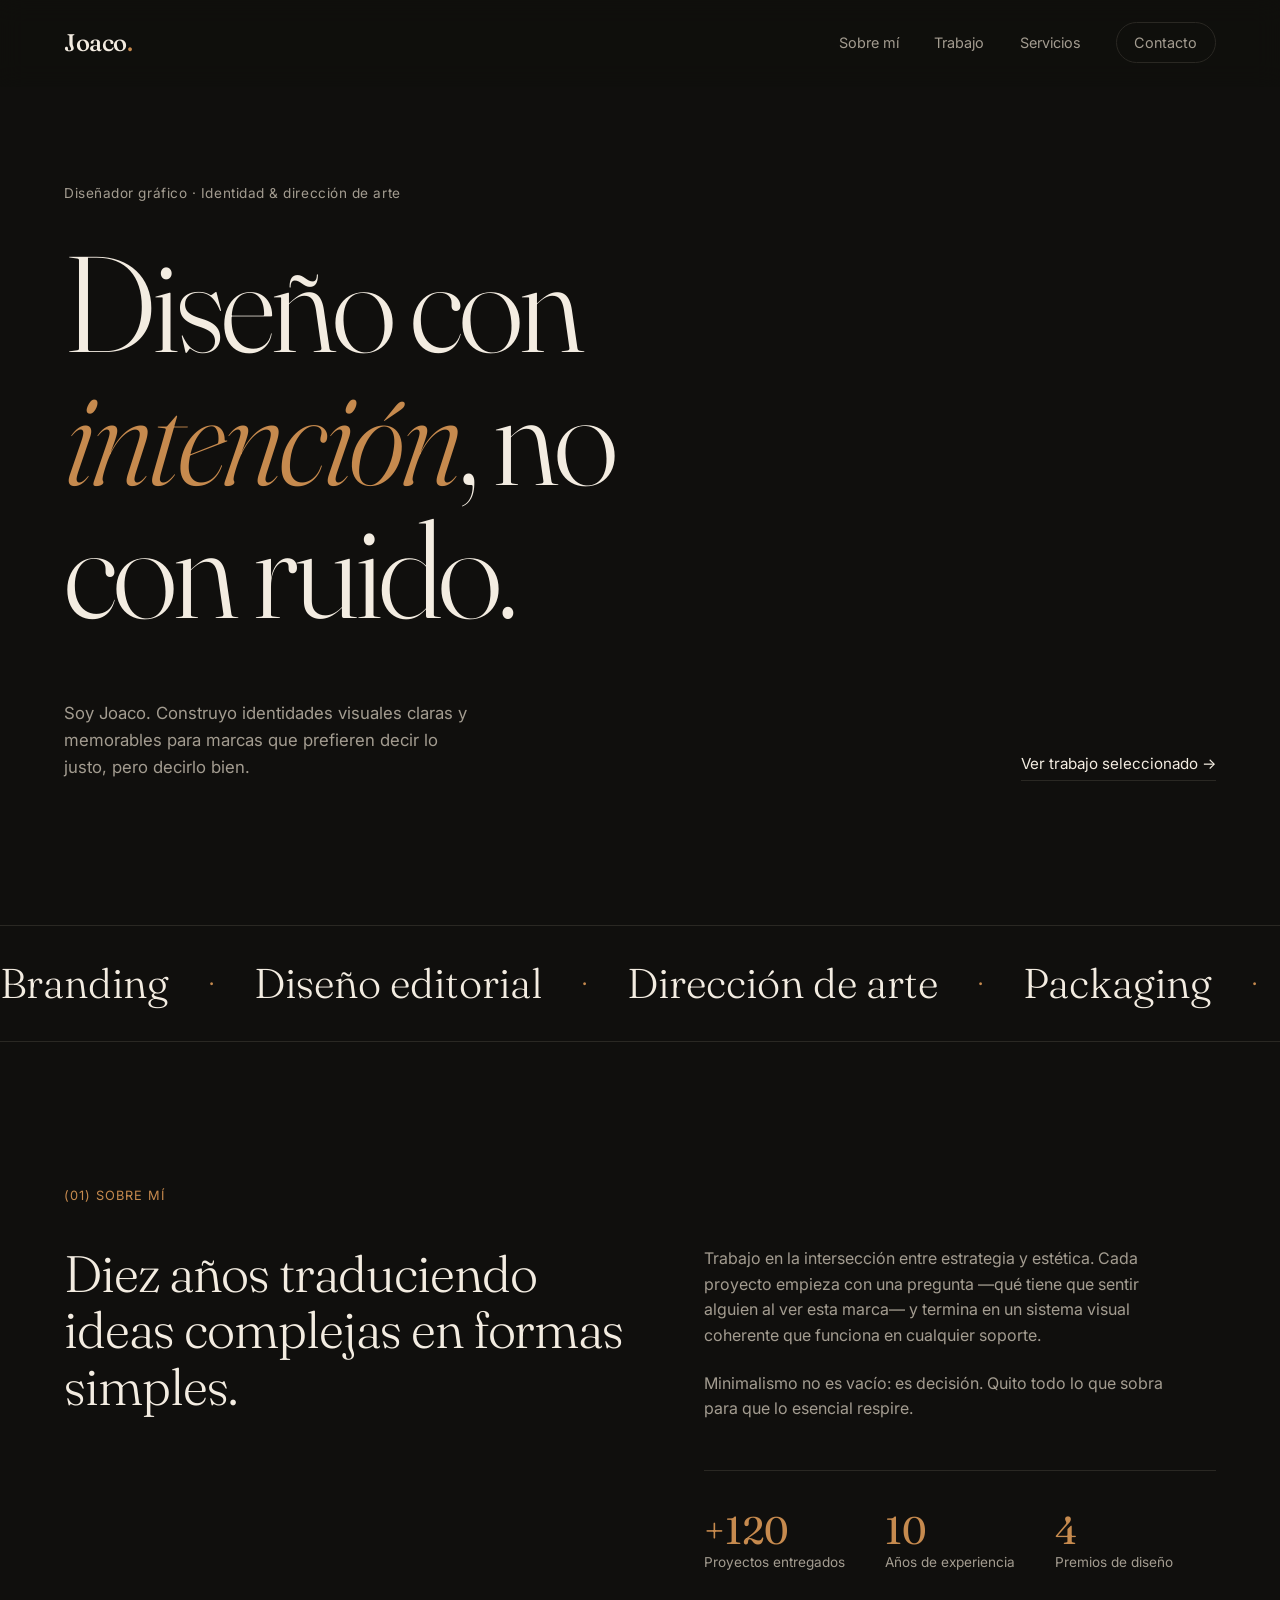
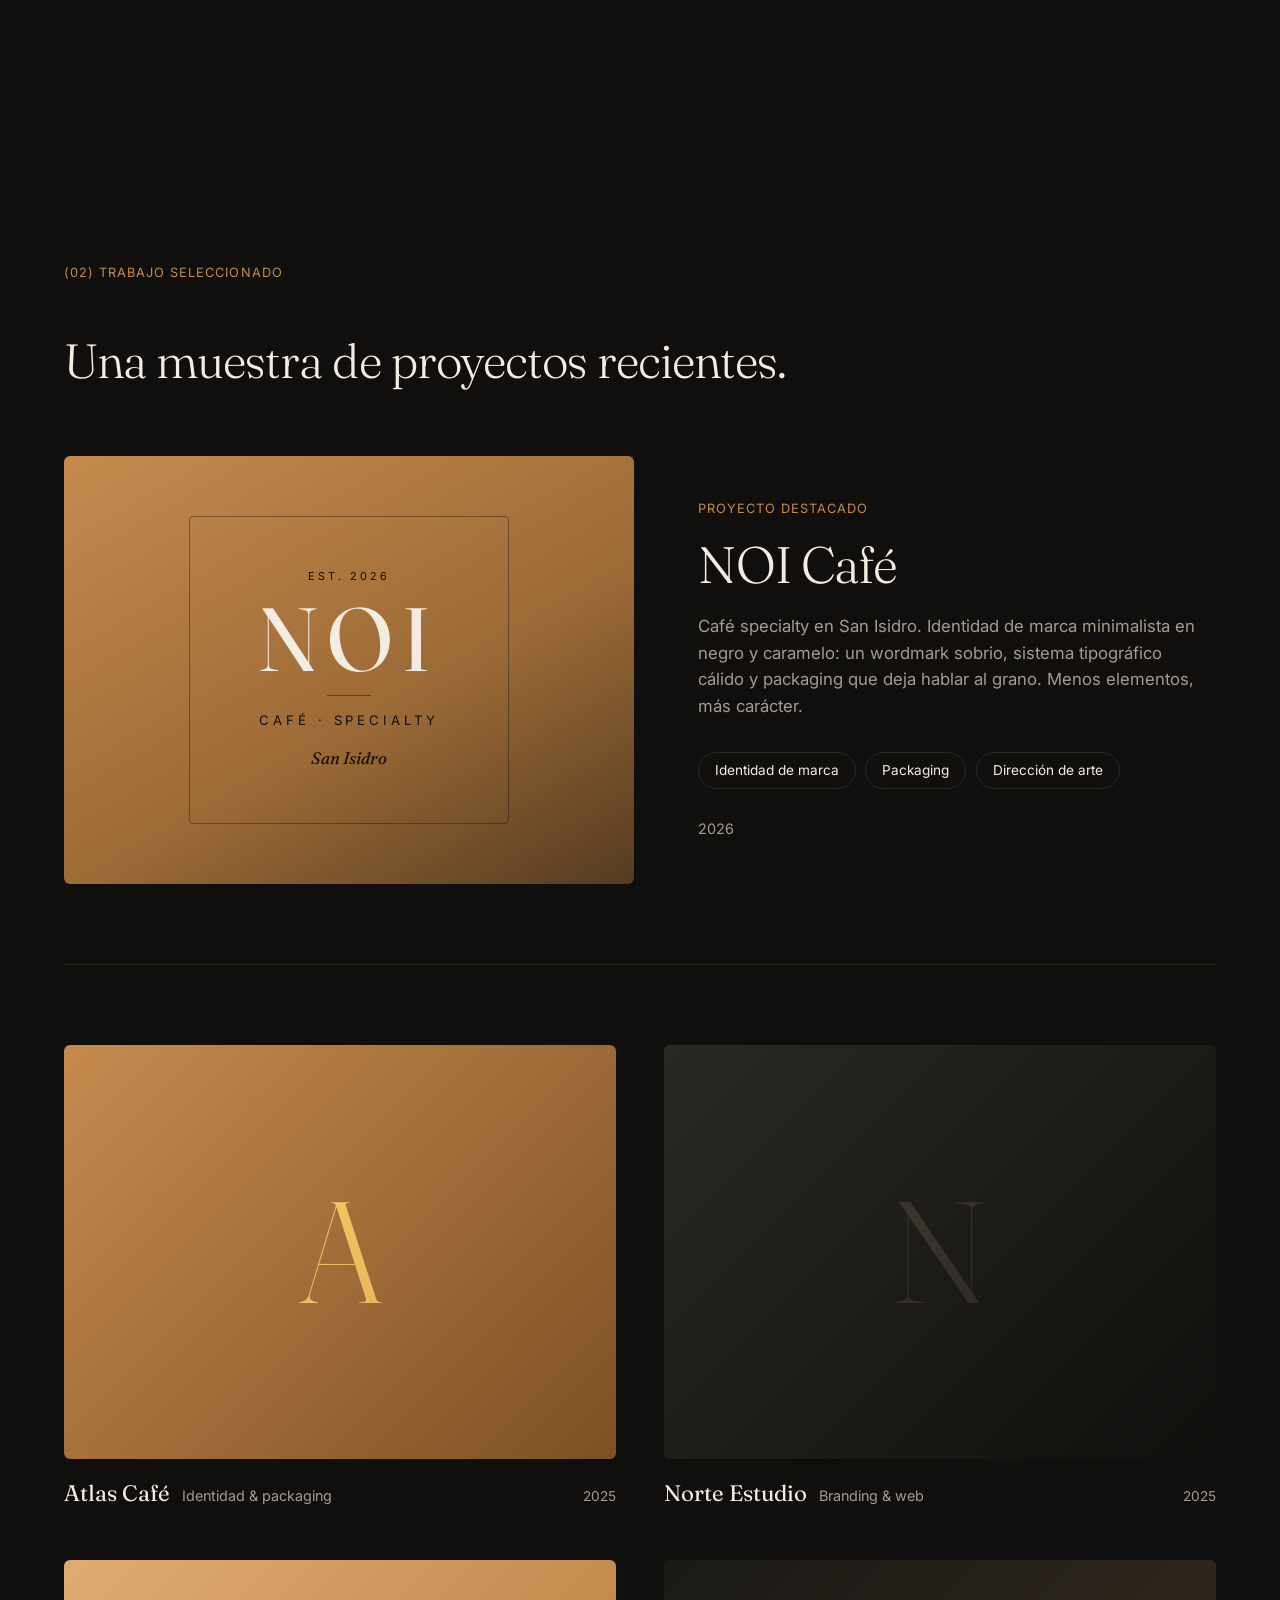
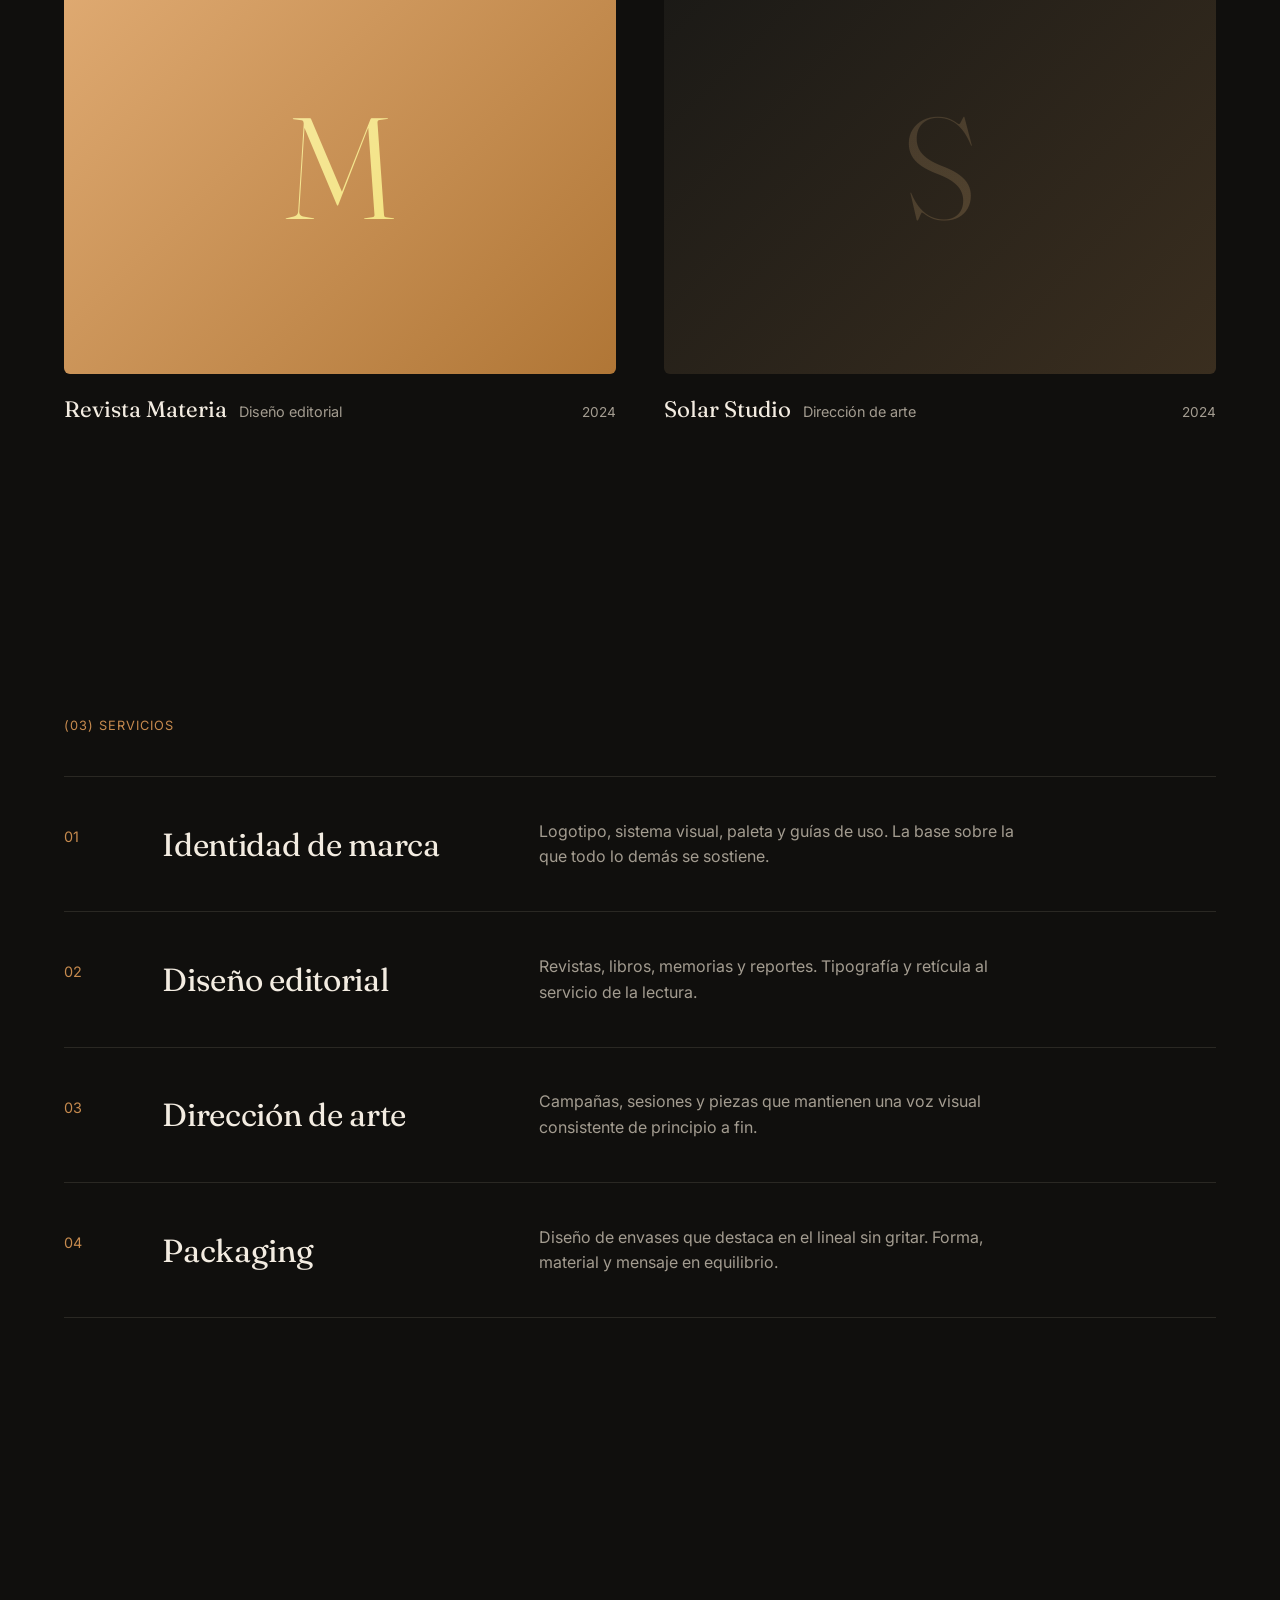
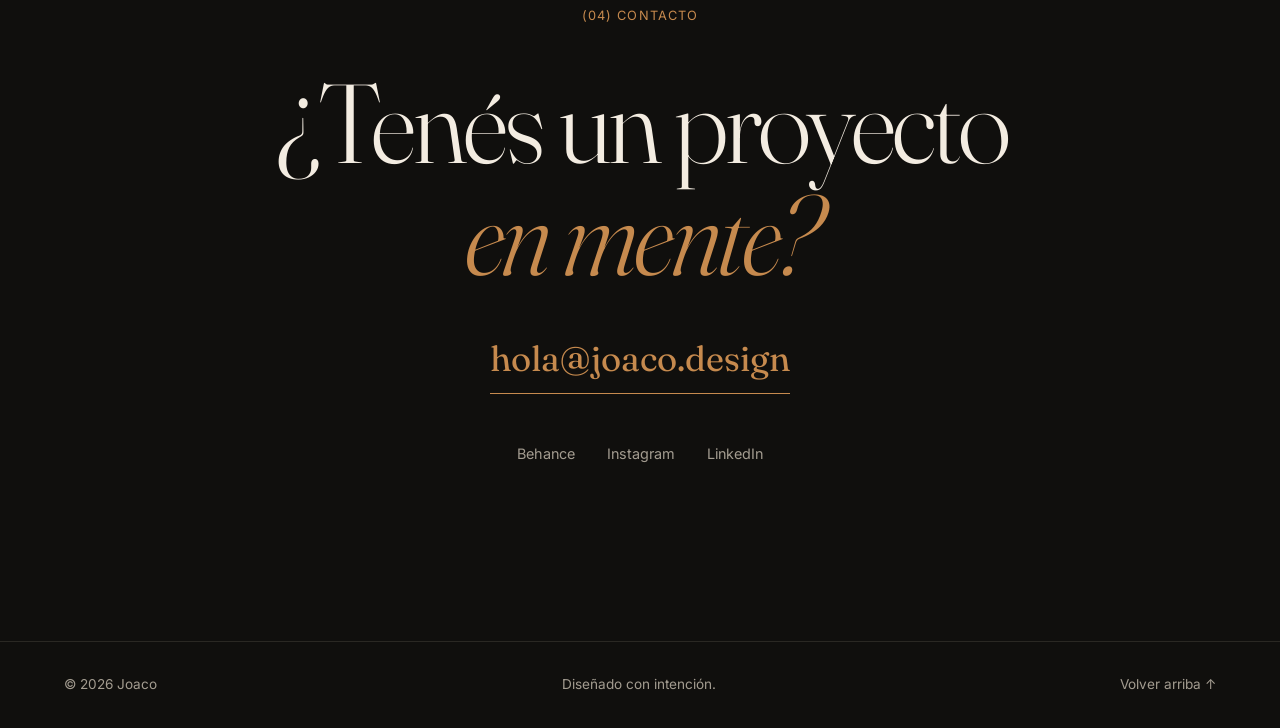
==== index.html @ da3d96d9 "Add minimalist black & caramel portfolio site for Joaco Static HTML/CSS/JS portfolio with editorial " ====
<!DOCTYPE html>
<html lang="es">
<head>
  <meta charset="UTF-8" />
  <meta name="viewport" content="width=device-width, initial-scale=1.0" />
  <title>Joaco · Diseñador Gráfico</title>
  <meta name="description" content="Portfolio de Joaco, diseñador gráfico. Identidad visual, dirección de arte y diseño editorial con un enfoque minimalista." />

  <link rel="preconnect" href="https://fonts.googleapis.com" />
  <link rel="preconnect" href="https://fonts.gstatic.com" crossorigin />
  <link href="https://fonts.googleapis.com/css2?family=Fraunces:opsz,wght@9..144,300;9..144,400;9..144,500&family=Inter:wght@300;400;500;600&display=swap" rel="stylesheet" />

  <link rel="stylesheet" href="styles.css" />
</head>
<body>
  <!-- ===== Header / Nav ===== -->
  <header class="site-header" id="top">
    <a href="#top" class="brand" aria-label="Joaco, inicio">
      Joaco<span class="brand-dot">.</span>
    </a>

    <nav class="nav" aria-label="Navegación principal">
      <a href="#sobre">Sobre mí</a>
      <a href="#trabajo">Trabajo</a>
      <a href="#servicios">Servicios</a>
      <a href="#contacto" class="nav-cta">Contacto</a>
    </nav>

    <button class="nav-toggle" aria-label="Abrir menú" aria-expanded="false" aria-controls="mobile-menu">
      <span></span><span></span>
    </button>
  </header>

  <!-- ===== Mobile menu ===== -->
  <div class="mobile-menu" id="mobile-menu" hidden>
    <a href="#sobre">Sobre mí</a>
    <a href="#trabajo">Trabajo</a>
    <a href="#servicios">Servicios</a>
    <a href="#contacto">Contacto</a>
  </div>

  <main>
    <!-- ===== Hero ===== -->
    <section class="hero">
      <p class="eyebrow reveal">Diseñador gráfico · Identidad &amp; dirección de arte</p>
      <h1 class="hero-title">
        <span class="reveal">Diseño con</span>
        <span class="reveal"><em>intención</em>, no</span>
        <span class="reveal">con ruido.</span>
      </h1>
      <div class="hero-foot reveal">
        <p>
          Soy Joaco. Construyo identidades visuales claras y memorables
          para marcas que prefieren decir lo justo, pero decirlo bien.
        </p>
        <a href="#trabajo" class="link-arrow">Ver trabajo seleccionado →</a>
      </div>
    </section>

    <!-- ===== Marquee ===== -->
    <div class="marquee" aria-hidden="true">
      <div class="marquee-track">
        <span>Branding</span><span>•</span>
        <span>Diseño editorial</span><span>•</span>
        <span>Dirección de arte</span><span>•</span>
        <span>Packaging</span><span>•</span>
        <span>Tipografía</span><span>•</span>
        <span>Identidad visual</span><span>•</span>
        <span>Branding</span><span>•</span>
        <span>Diseño editorial</span><span>•</span>
        <span>Dirección de arte</span><span>•</span>
        <span>Packaging</span><span>•</span>
        <span>Tipografía</span><span>•</span>
        <span>Identidad visual</span><span>•</span>
      </div>
    </div>

    <!-- ===== Sobre mí ===== -->
    <section class="about" id="sobre">
      <p class="section-label reveal">(01) Sobre mí</p>
      <div class="about-grid">
        <h2 class="reveal">
          Diez años traduciendo ideas complejas en formas simples.
        </h2>
        <div class="about-text reveal">
          <p>
            Trabajo en la intersección entre estrategia y estética. Cada
            proyecto empieza con una pregunta —qué tiene que sentir alguien al
            ver esta marca— y termina en un sistema visual coherente que
            funciona en cualquier soporte.
          </p>
          <p>
            Minimalismo no es vacío: es decisión. Quito todo lo que sobra para
            que lo esencial respire.
          </p>
          <ul class="about-stats">
            <li><strong>+120</strong><span>Proyectos entregados</span></li>
            <li><strong>10</strong><span>Años de experiencia</span></li>
            <li><strong>4</strong><span>Premios de diseño</span></li>
          </ul>
        </div>
      </div>
    </section>

    <!-- ===== Trabajo ===== -->
    <section class="work" id="trabajo">
      <div class="work-head">
        <p class="section-label reveal">(02) Trabajo seleccionado</p>
        <h2 class="reveal">Una muestra de proyectos recientes.</h2>
      </div>

      <!-- Proyecto destacado -->
      <article class="project-feature reveal">
        <div class="feature-visual" aria-hidden="true">
          <div class="feature-brand">
            <span class="feature-brand-badge">est. 2026</span>
            <span class="feature-brand-mark">NOI</span>
            <span class="feature-brand-rule"></span>
            <span class="feature-brand-sub">Café · Specialty</span>
            <span class="feature-brand-loc">San Isidro</span>
          </div>
        </div>
        <div class="feature-info">
          <span class="feature-tag">Proyecto destacado</span>
          <h3>NOI Café</h3>
          <p class="feature-lead">
            Café specialty en San Isidro. Identidad de marca minimalista en
            negro y caramelo: un wordmark sobrio, sistema tipográfico cálido y
            packaging que deja hablar al grano. Menos elementos, más carácter.
          </p>
          <ul class="feature-services">
            <li>Identidad de marca</li>
            <li>Packaging</li>
            <li>Dirección de arte</li>
          </ul>
          <span class="feature-year">2026</span>
        </div>
      </article>

      <div class="work-grid">
        <article class="project reveal" data-tone="a">
          <div class="project-thumb"><span class="project-mark">A</span></div>
          <div class="project-meta">
            <h3>Atlas Café</h3>
            <p>Identidad &amp; packaging</p>
            <span class="project-year">2025</span>
          </div>
        </article>

        <article class="project reveal" data-tone="b">
          <div class="project-thumb"><span class="project-mark">N</span></div>
          <div class="project-meta">
            <h3>Norte Estudio</h3>
            <p>Branding &amp; web</p>
            <span class="project-year">2025</span>
          </div>
        </article>

        <article class="project reveal" data-tone="c">
          <div class="project-thumb"><span class="project-mark">M</span></div>
          <div class="project-meta">
            <h3>Revista Materia</h3>
            <p>Diseño editorial</p>
            <span class="project-year">2024</span>
          </div>
        </article>

        <article class="project reveal" data-tone="d">
          <div class="project-thumb"><span class="project-mark">S</span></div>
          <div class="project-meta">
            <h3>Solar Studio</h3>
            <p>Dirección de arte</p>
            <span class="project-year">2024</span>
          </div>
        </article>
      </div>
    </section>

    <!-- ===== Servicios ===== -->
    <section class="services" id="servicios">
      <p class="section-label reveal">(03) Servicios</p>
      <div class="services-list">
        <div class="service reveal">
          <span class="service-num">01</span>
          <h3>Identidad de marca</h3>
          <p>Logotipo, sistema visual, paleta y guías de uso. La base sobre la que todo lo demás se sostiene.</p>
        </div>
        <div class="service reveal">
          <span class="service-num">02</span>
          <h3>Diseño editorial</h3>
          <p>Revistas, libros, memorias y reportes. Tipografía y retícula al servicio de la lectura.</p>
        </div>
        <div class="service reveal">
          <span class="service-num">03</span>
          <h3>Dirección de arte</h3>
          <p>Campañas, sesiones y piezas que mantienen una voz visual consistente de principio a fin.</p>
        </div>
        <div class="service reveal">
          <span class="service-num">04</span>
          <h3>Packaging</h3>
          <p>Diseño de envases que destaca en el lineal sin gritar. Forma, material y mensaje en equilibrio.</p>
        </div>
      </div>
    </section>

    <!-- ===== Contacto ===== -->
    <section class="contact" id="contacto">
      <p class="section-label reveal">(04) Contacto</p>
      <h2 class="contact-title reveal">
        ¿Tenés un proyecto<br /><em>en mente?</em>
      </h2>
      <a href="mailto:hola@joaco.design" class="contact-mail reveal">hola@joaco.design</a>
      <div class="contact-links reveal">
        <a href="#" target="_blank" rel="noopener">Behance</a>
        <a href="#" target="_blank" rel="noopener">Instagram</a>
        <a href="#" target="_blank" rel="noopener">LinkedIn</a>
      </div>
    </section>
  </main>

  <footer class="site-footer">
    <span>© <span id="year"></span> Joaco</span>
    <span>Diseñado con intención.</span>
    <a href="#top" class="to-top">Volver arriba ↑</a>
  </footer>

  <script src="script.js"></script>
</body>
</html>
---- styles.css ----
/* ============================================================
   Joaco · Portfolio
   Paleta: negro cálido + caramelo, estética minimalista editorial
   ============================================================ */

:root {
  --ink:        #100f0d;   /* negro cálido (fondo) */
  --ink-soft:   #1a1916;   /* superficies elevadas */
  --cream:      #f3ece1;   /* texto principal */
  --cream-dim:  #a39c90;   /* texto secundario */
  --caramel:    #c68a4e;   /* acento caramelo */
  --caramel-lt: #e0ab73;   /* caramelo claro / hover */
  --line:       #2a2823;   /* divisores sutiles */

  --max:        1280px;
  --pad:        clamp(1.25rem, 5vw, 5rem);
  --font-sans:  'Inter', system-ui, -apple-system, sans-serif;
  --font-serif: 'Fraunces', Georgia, serif;
  --ease:       cubic-bezier(0.22, 1, 0.36, 1);
}

* { margin: 0; padding: 0; box-sizing: border-box; }

html { scroll-behavior: smooth; -webkit-text-size-adjust: 100%; }

body {
  background: var(--ink);
  color: var(--cream);
  font-family: var(--font-sans);
  font-weight: 400;
  line-height: 1.6;
  -webkit-font-smoothing: antialiased;
  overflow-x: hidden;
}

::selection { background: var(--caramel); color: var(--ink); }

a { color: inherit; text-decoration: none; }

em { font-style: italic; color: var(--caramel); }

/* ===== Header ===== */
.site-header {
  position: sticky;
  top: 0;
  z-index: 50;
  display: flex;
  align-items: center;
  justify-content: space-between;
  padding: 1.4rem var(--pad);
  background: color-mix(in srgb, var(--ink) 80%, transparent);
  backdrop-filter: blur(12px);
  border-bottom: 1px solid transparent;
  transition: border-color 0.4s var(--ease);
}
.site-header.scrolled { border-bottom-color: var(--line); }

.brand {
  font-family: var(--font-serif);
  font-size: 1.5rem;
  font-weight: 500;
  letter-spacing: -0.02em;
}
.brand-dot { color: var(--caramel); }

.nav { display: flex; align-items: center; gap: 2.2rem; }
.nav a {
  font-size: 0.9rem;
  color: var(--cream-dim);
  position: relative;
  transition: color 0.3s var(--ease);
}
.nav a:not(.nav-cta)::after {
  content: '';
  position: absolute;
  left: 0; bottom: -4px;
  width: 0; height: 1px;
  background: var(--caramel);
  transition: width 0.35s var(--ease);
}
.nav a:not(.nav-cta):hover { color: var(--cream); }
.nav a:not(.nav-cta):hover::after { width: 100%; }

.nav-cta {
  padding: 0.5rem 1.1rem;
  border: 1px solid var(--line);
  border-radius: 100px;
  color: var(--cream);
  transition: background 0.3s var(--ease), color 0.3s var(--ease), border-color 0.3s var(--ease);
}
.nav-cta:hover { background: var(--caramel); border-color: var(--caramel); color: var(--ink); }

/* ===== Mobile menu ===== */
.nav-toggle {
  display: none;
  flex-direction: column;
  gap: 6px;
  width: 32px; height: 32px;
  justify-content: center;
  align-items: flex-end;
  background: none; border: none; cursor: pointer;
}
.nav-toggle span {
  display: block;
  width: 26px; height: 1.5px;
  background: var(--cream);
  transition: transform 0.35s var(--ease), opacity 0.3s var(--ease);
}
.nav-toggle[aria-expanded="true"] span:first-child { transform: translateY(3.75px) rotate(45deg); }
.nav-toggle[aria-expanded="true"] span:last-child  { transform: translateY(-3.75px) rotate(-45deg); }

.mobile-menu {
  position: fixed;
  inset: 0;
  z-index: 40;
  display: flex;
  flex-direction: column;
  justify-content: center;
  gap: 1.5rem;
  padding: var(--pad);
  background: var(--ink);
  opacity: 0;
  transition: opacity 0.4s var(--ease);
}
.mobile-menu:not([hidden]) { opacity: 1; }
.mobile-menu a {
  font-family: var(--font-serif);
  font-size: clamp(2rem, 9vw, 3.5rem);
  font-weight: 400;
  color: var(--cream);
}
.mobile-menu a:hover { color: var(--caramel); }

/* ===== Layout helpers ===== */
section { padding: clamp(5rem, 12vw, 9rem) var(--pad); max-width: var(--max); margin-inline: auto; }

.section-label {
  font-size: 0.8rem;
  letter-spacing: 0.08em;
  text-transform: uppercase;
  color: var(--caramel);
  margin-bottom: 2.5rem;
}

/* ===== Hero ===== */
.hero {
  min-height: 88vh;
  display: flex;
  flex-direction: column;
  justify-content: center;
  padding-top: clamp(3rem, 8vw, 6rem);
}
.eyebrow {
  font-size: 0.85rem;
  letter-spacing: 0.04em;
  color: var(--cream-dim);
  margin-bottom: 2rem;
}
.hero-title {
  font-family: var(--font-serif);
  font-weight: 300;
  font-size: clamp(2.8rem, 11vw, 8.5rem);
  line-height: 0.98;
  letter-spacing: -0.03em;
}
.hero-title span { display: block; }
.hero-foot {
  margin-top: clamp(2.5rem, 6vw, 4rem);
  display: flex;
  flex-wrap: wrap;
  align-items: flex-end;
  justify-content: space-between;
  gap: 2rem;
}
.hero-foot p { max-width: 38ch; color: var(--cream-dim); font-size: 1.05rem; }

.link-arrow {
  font-size: 0.95rem;
  border-bottom: 1px solid var(--line);
  padding-bottom: 4px;
  white-space: nowrap;
  transition: color 0.3s var(--ease), border-color 0.3s var(--ease);
}
.link-arrow:hover { color: var(--caramel); border-color: var(--caramel); }

/* ===== Marquee ===== */
.marquee {
  border-top: 1px solid var(--line);
  border-bottom: 1px solid var(--line);
  overflow: hidden;
  white-space: nowrap;
  padding: 1.5rem 0;
}
.marquee-track {
  display: inline-flex;
  gap: 2.5rem;
  align-items: center;
  animation: scroll-x 32s linear infinite;
}
.marquee-track span {
  font-family: var(--font-serif);
  font-size: clamp(1.5rem, 4vw, 2.6rem);
  font-weight: 300;
  color: var(--cream);
}
.marquee-track span:nth-child(even) { color: var(--caramel); font-size: 1rem; }
@keyframes scroll-x { to { transform: translateX(-50%); } }

/* ===== About ===== */
.about-grid {
  display: grid;
  grid-template-columns: 1.1fr 1fr;
  gap: clamp(2rem, 6vw, 5rem);
}
.about-grid h2 {
  font-family: var(--font-serif);
  font-weight: 300;
  font-size: clamp(1.8rem, 4vw, 3.2rem);
  line-height: 1.1;
  letter-spacing: -0.02em;
}
.about-text p { color: var(--cream-dim); margin-bottom: 1.4rem; max-width: 46ch; }
.about-stats {
  list-style: none;
  display: flex;
  flex-wrap: wrap;
  gap: 2.5rem;
  margin-top: 3rem;
  padding-top: 2.5rem;
  border-top: 1px solid var(--line);
}
.about-stats strong {
  display: block;
  font-family: var(--font-serif);
  font-weight: 400;
  font-size: 2.4rem;
  color: var(--caramel);
  line-height: 1;
}
.about-stats span { font-size: 0.85rem; color: var(--cream-dim); }

/* ===== Work ===== */
.work-head { margin-bottom: 3.5rem; }
.work-head h2 {
  font-family: var(--font-serif);
  font-weight: 300;
  font-size: clamp(1.8rem, 4vw, 3rem);
  letter-spacing: -0.02em;
}
/* ---- Proyecto destacado ---- */
.project-feature {
  display: grid;
  grid-template-columns: 1.1fr 1fr;
  gap: clamp(2rem, 5vw, 4rem);
  align-items: center;
  margin-bottom: clamp(3rem, 7vw, 5rem);
  padding-bottom: clamp(3rem, 7vw, 5rem);
  border-bottom: 1px solid var(--line);
}
.feature-visual {
  aspect-ratio: 4 / 3;
  border-radius: 6px;
  background: linear-gradient(150deg, #c68a4e 0%, #9c6a36 58%, #100f0d 140%);
  display: grid;
  place-items: center;
  padding: clamp(1.5rem, 4vw, 3rem);
}
.feature-brand {
  border: 1px solid color-mix(in srgb, var(--ink) 38%, transparent);
  border-radius: 4px;
  padding: clamp(1.8rem, 5vw, 3.2rem) clamp(2.2rem, 6vw, 4.2rem);
  display: flex;
  flex-direction: column;
  align-items: center;
  gap: 0.9rem;
  color: var(--ink);
}
.feature-brand-badge {
  font-size: 0.68rem;
  letter-spacing: 0.28em;
  text-transform: uppercase;
}
.feature-brand-mark {
  font-family: var(--font-serif);
  font-weight: 400;
  font-size: clamp(3.4rem, 10vw, 5.6rem);
  line-height: 0.9;
  letter-spacing: 0.1em;
  color: var(--cream);
}
.feature-brand-rule { width: 44px; height: 1px; background: var(--ink); opacity: 0.45; }
.feature-brand-sub {
  font-size: 0.82rem;
  letter-spacing: 0.3em;
  text-transform: uppercase;
}
.feature-brand-loc {
  font-family: var(--font-serif);
  font-style: italic;
  font-size: 1.05rem;
}

.feature-info { display: flex; flex-direction: column; align-items: flex-start; }
.feature-tag {
  font-size: 0.8rem;
  letter-spacing: 0.08em;
  text-transform: uppercase;
  color: var(--caramel);
  margin-bottom: 1.2rem;
}
.feature-info h3 {
  font-family: var(--font-serif);
  font-weight: 300;
  font-size: clamp(2rem, 5vw, 3.2rem);
  letter-spacing: -0.02em;
  line-height: 1;
}
.feature-lead { color: var(--cream-dim); margin-top: 1.4rem; max-width: 46ch; font-size: 1.05rem; }
.feature-services {
  list-style: none;
  display: flex;
  flex-wrap: wrap;
  gap: 0.6rem;
  margin-top: 2rem;
}
.feature-services li {
  font-size: 0.85rem;
  border: 1px solid var(--line);
  border-radius: 100px;
  padding: 0.4rem 1rem;
}
.feature-year { margin-top: 1.8rem; color: var(--cream-dim); font-size: 0.9rem; }

.work-grid {
  display: grid;
  grid-template-columns: repeat(2, 1fr);
  gap: clamp(1.5rem, 4vw, 3rem);
}
.project { cursor: pointer; }
.project-thumb {
  aspect-ratio: 4 / 3;
  border-radius: 6px;
  display: grid;
  place-items: center;
  overflow: hidden;
  position: relative;
  transition: transform 0.6s var(--ease);
}
.project[data-tone="a"] .project-thumb { background: linear-gradient(135deg, #c68a4e, #7d5024); }
.project[data-tone="b"] .project-thumb { background: linear-gradient(135deg, #2a2823, #100f0d); }
.project[data-tone="c"] .project-thumb { background: linear-gradient(135deg, #e0ab73, #b07636); }
.project[data-tone="d"] .project-thumb { background: linear-gradient(135deg, #1a1916, #3a2e1f); }
.project-mark {
  font-family: var(--font-serif);
  font-size: clamp(4rem, 12vw, 9rem);
  font-weight: 300;
  color: color-mix(in srgb, var(--cream) 90%, transparent);
  mix-blend-mode: overlay;
  transition: transform 0.6s var(--ease);
}
.project:hover .project-thumb { transform: scale(0.985); }
.project:hover .project-mark { transform: scale(1.08); }

.project-meta {
  display: flex;
  align-items: baseline;
  gap: 0.75rem;
  margin-top: 1.1rem;
  flex-wrap: wrap;
}
.project-meta h3 {
  font-family: var(--font-serif);
  font-weight: 400;
  font-size: 1.4rem;
}
.project-meta p { color: var(--cream-dim); font-size: 0.9rem; }
.project-year { margin-left: auto; color: var(--cream-dim); font-size: 0.85rem; }

/* ===== Services ===== */
.services-list { border-top: 1px solid var(--line); }
.service {
  display: grid;
  grid-template-columns: 60px 1fr 2fr;
  gap: clamp(1rem, 3vw, 3rem);
  align-items: start;
  padding: clamp(1.8rem, 4vw, 2.6rem) 0;
  border-bottom: 1px solid var(--line);
  transition: padding-left 0.4s var(--ease);
}
.service:hover { padding-left: 1rem; }
.service-num { color: var(--caramel); font-size: 0.9rem; padding-top: 0.4rem; }
.service h3 {
  font-family: var(--font-serif);
  font-weight: 400;
  font-size: clamp(1.4rem, 3vw, 2rem);
  letter-spacing: -0.01em;
}
.service p { color: var(--cream-dim); max-width: 50ch; }

/* ===== Contact ===== */
.contact { text-align: center; padding-bottom: clamp(6rem, 14vw, 11rem); }
.contact-title {
  font-family: var(--font-serif);
  font-weight: 300;
  font-size: clamp(2.6rem, 11vw, 7rem);
  line-height: 1;
  letter-spacing: -0.03em;
  margin-bottom: 2.5rem;
}
.contact-mail {
  display: inline-block;
  font-family: var(--font-serif);
  font-size: clamp(1.3rem, 4vw, 2.2rem);
  color: var(--caramel);
  border-bottom: 1px solid var(--caramel);
  padding-bottom: 6px;
  transition: color 0.3s var(--ease), border-color 0.3s var(--ease);
}
.contact-mail:hover { color: var(--caramel-lt); border-color: var(--caramel-lt); }
.contact-links {
  display: flex;
  justify-content: center;
  gap: 2rem;
  margin-top: 3rem;
}
.contact-links a {
  font-size: 0.9rem;
  color: var(--cream-dim);
  transition: color 0.3s var(--ease);
}
.contact-links a:hover { color: var(--cream); }

/* ===== Footer ===== */
.site-footer {
  display: flex;
  align-items: center;
  justify-content: space-between;
  flex-wrap: wrap;
  gap: 1rem;
  padding: 2rem var(--pad);
  border-top: 1px solid var(--line);
  font-size: 0.85rem;
  color: var(--cream-dim);
  max-width: var(--max);
  margin-inline: auto;
}
.to-top { transition: color 0.3s var(--ease); }
.to-top:hover { color: var(--caramel); }

/* ===== Scroll reveal ===== */
.reveal {
  opacity: 0;
  transform: translateY(24px);
  transition: opacity 0.8s var(--ease), transform 0.8s var(--ease);
}
.reveal.in { opacity: 1; transform: none; }

/* ===== Responsive ===== */
@media (max-width: 820px) {
  .nav { display: none; }
  .nav-toggle { display: flex; }
  .about-grid { grid-template-columns: 1fr; }
  .project-feature { grid-template-columns: 1fr; }
  .work-grid { grid-template-columns: 1fr; }
  .service { grid-template-columns: 40px 1fr; }
  .service p { grid-column: 2; }
}

@media (prefers-reduced-motion: reduce) {
  html { scroll-behavior: auto; }
  .marquee-track { animation: none; }
  .reveal { opacity: 1; transform: none; transition: none; }
}
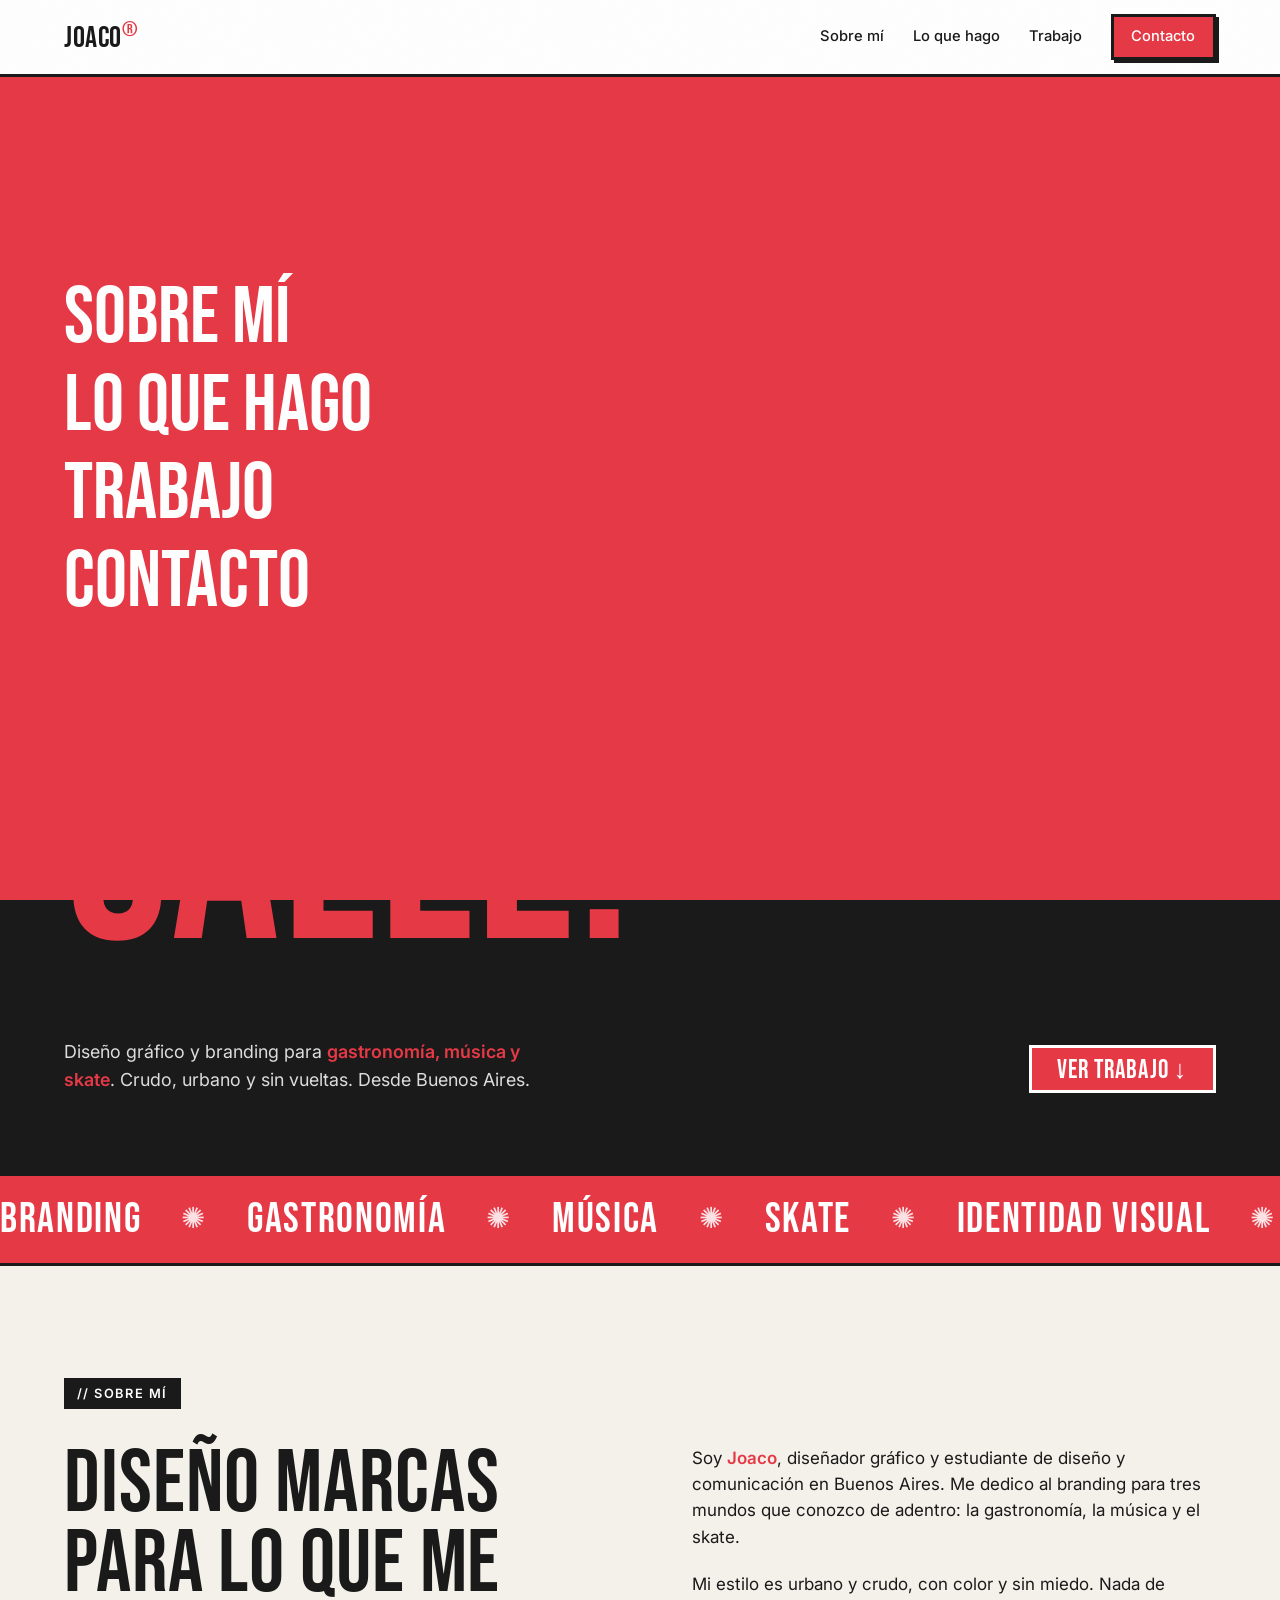
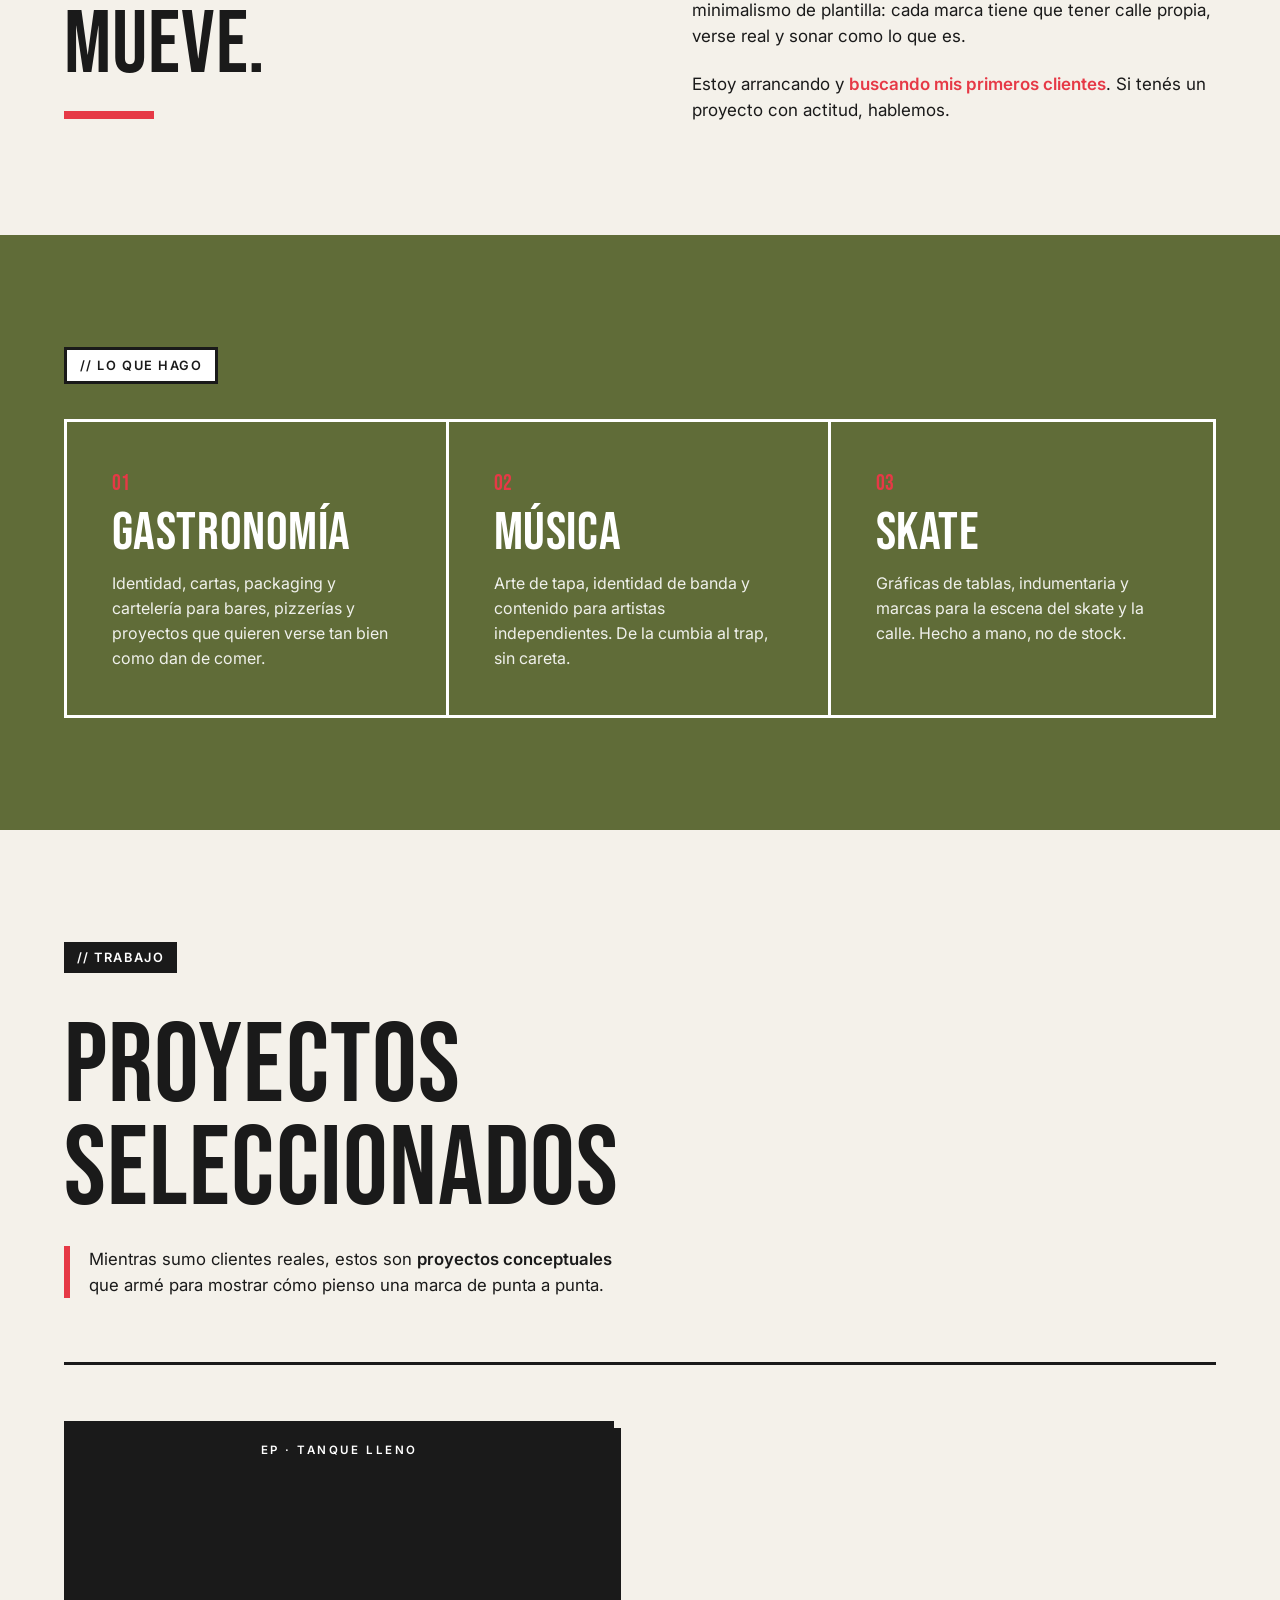
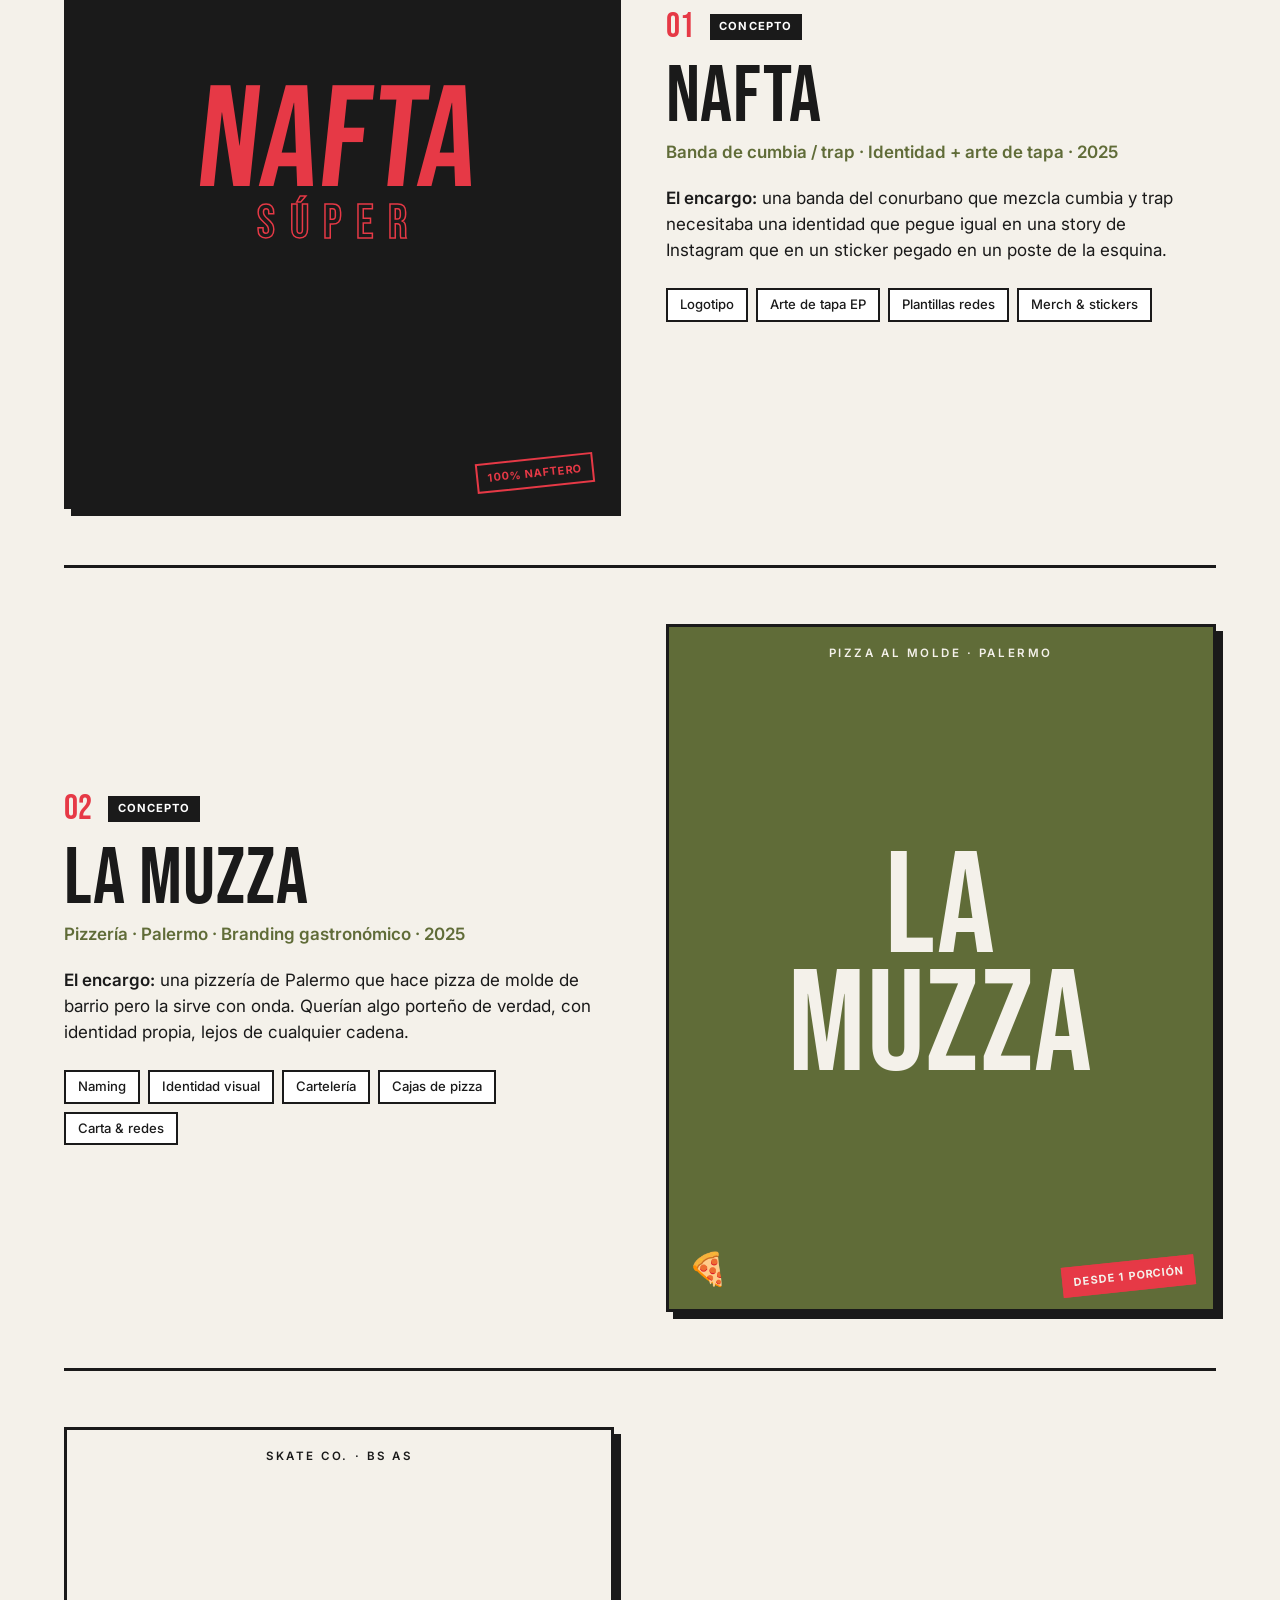
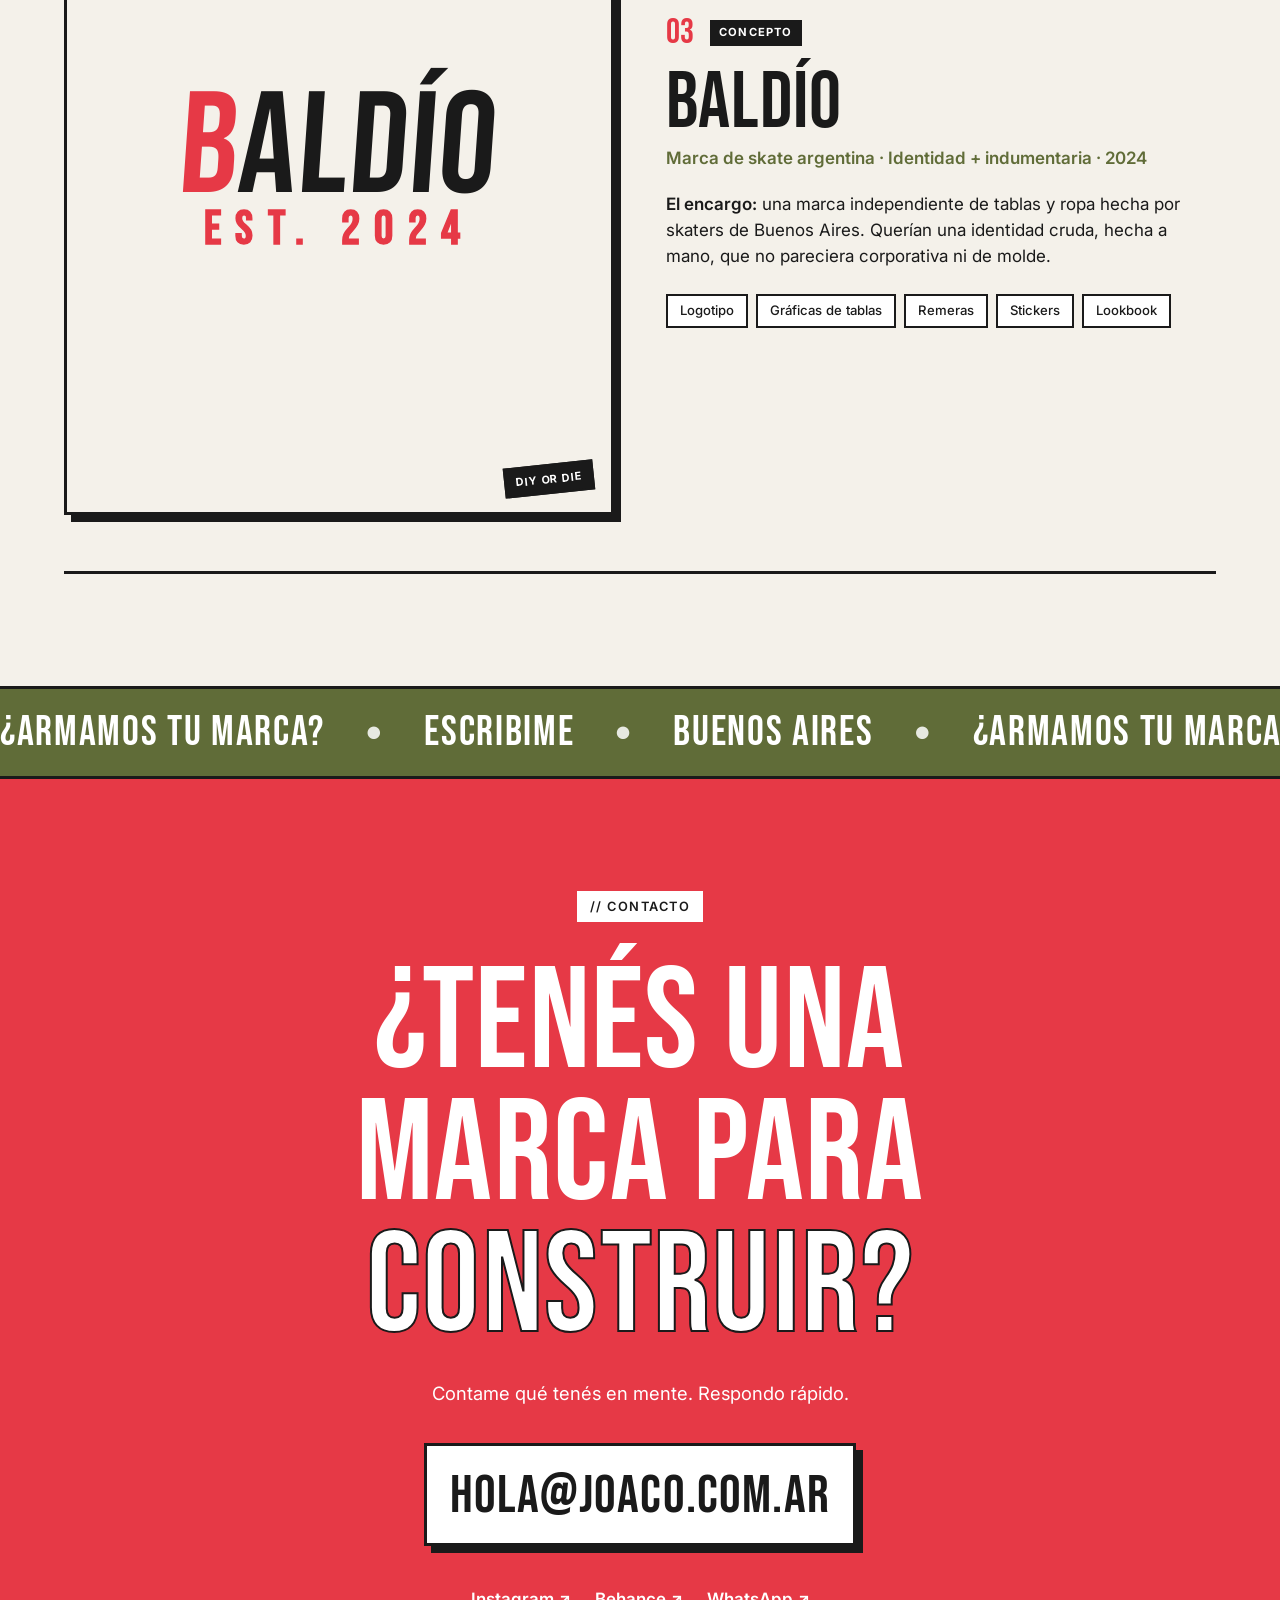
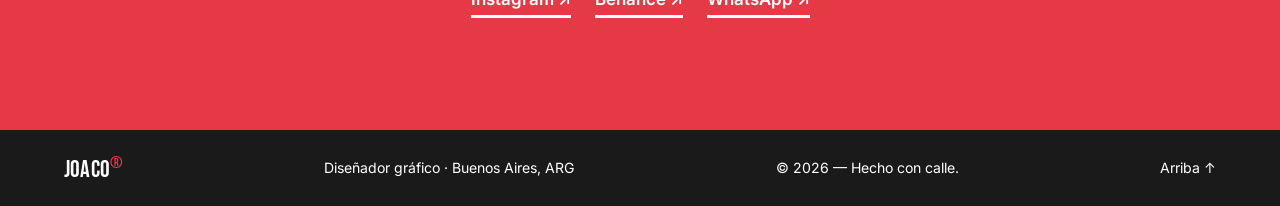
==== commit ff26dfa3: "Redesign portfolio: urban/raw style for Buenos Aires designer Complete redesign per Joaco's real bri" ====
--- a/index.html
+++ b/index.html
@@ -3,225 +3,242 @@
 <head>
   <meta charset="UTF-8" />
   <meta name="viewport" content="width=device-width, initial-scale=1.0" />
-  <title>Joaco · Diseñador Gráfico</title>
-  <meta name="description" content="Portfolio de Joaco, diseñador gráfico. Identidad visual, dirección de arte y diseño editorial con un enfoque minimalista." />
+  <title>JOACO — Diseñador gráfico · Buenos Aires</title>
+  <meta name="description" content="Joaco, diseñador gráfico de Buenos Aires. Branding crudo y urbano para gastronomía, música y skate." />
 
   <link rel="preconnect" href="https://fonts.googleapis.com" />
   <link rel="preconnect" href="https://fonts.gstatic.com" crossorigin />
-  <link href="https://fonts.googleapis.com/css2?family=Fraunces:opsz,wght@9..144,300;9..144,400;9..144,500&family=Inter:wght@300;400;500;600&display=swap" rel="stylesheet" />
+  <link href="https://fonts.googleapis.com/css2?family=Bebas+Neue&family=Inter:wght@400;500;600&display=swap" rel="stylesheet" />
 
   <link rel="stylesheet" href="styles.css" />
 </head>
 <body>
-  <!-- ===== Header / Nav ===== -->
-  <header class="site-header" id="top">
-    <a href="#top" class="brand" aria-label="Joaco, inicio">
-      Joaco<span class="brand-dot">.</span>
-    </a>
-
-    <nav class="nav" aria-label="Navegación principal">
+  <!-- ===== NAV ===== -->
+  <header class="nav" id="top">
+    <a class="logo" href="#top">JOACO<span class="logo-r">®</span></a>
+    <nav class="nav-links" aria-label="Navegación principal">
       <a href="#sobre">Sobre mí</a>
+      <a href="#hago">Lo que hago</a>
       <a href="#trabajo">Trabajo</a>
-      <a href="#servicios">Servicios</a>
-      <a href="#contacto" class="nav-cta">Contacto</a>
+      <a href="#contacto" class="btn-nav">Contacto</a>
     </nav>
-
-    <button class="nav-toggle" aria-label="Abrir menú" aria-expanded="false" aria-controls="mobile-menu">
-      <span></span><span></span>
+    <button class="burger" aria-label="Abrir menú" aria-expanded="false" aria-controls="mobile-menu">
+      <span></span><span></span><span></span>
     </button>
   </header>
 
-  <!-- ===== Mobile menu ===== -->
   <div class="mobile-menu" id="mobile-menu" hidden>
     <a href="#sobre">Sobre mí</a>
+    <a href="#hago">Lo que hago</a>
     <a href="#trabajo">Trabajo</a>
-    <a href="#servicios">Servicios</a>
     <a href="#contacto">Contacto</a>
   </div>
 
   <main>
-    <!-- ===== Hero ===== -->
+    <!-- ===== HERO ===== -->
     <section class="hero">
-      <p class="eyebrow reveal">Diseñador gráfico · Identidad &amp; dirección de arte</p>
-      <h1 class="hero-title">
-        <span class="reveal">Diseño con</span>
-        <span class="reveal"><em>intención</em>, no</span>
-        <span class="reveal">con ruido.</span>
-      </h1>
-      <div class="hero-foot reveal">
-        <p>
-          Soy Joaco. Construyo identidades visuales claras y memorables
-          para marcas que prefieren decir lo justo, pero decirlo bien.
+      <div class="hero-badge"><span class="dot"></span> Disponible — buscando mis primeros clientes</div>
+      <h1 class="hero-title">Marcas<br />con<br /><span class="hl">calle.</span></h1>
+      <div class="hero-bottom">
+        <p class="hero-sub">
+          Diseño gráfico y branding para <strong>gastronomía, música y skate</strong>.
+          Crudo, urbano y sin vueltas. Desde Buenos Aires.
         </p>
-        <a href="#trabajo" class="link-arrow">Ver trabajo seleccionado →</a>
-      </div>
-    </section>
-
-    <!-- ===== Marquee ===== -->
-    <div class="marquee" aria-hidden="true">
-      <div class="marquee-track">
-        <span>Branding</span><span>•</span>
-        <span>Diseño editorial</span><span>•</span>
-        <span>Dirección de arte</span><span>•</span>
-        <span>Packaging</span><span>•</span>
-        <span>Tipografía</span><span>•</span>
-        <span>Identidad visual</span><span>•</span>
-        <span>Branding</span><span>•</span>
-        <span>Diseño editorial</span><span>•</span>
-        <span>Dirección de arte</span><span>•</span>
-        <span>Packaging</span><span>•</span>
-        <span>Tipografía</span><span>•</span>
-        <span>Identidad visual</span><span>•</span>
+        <a href="#trabajo" class="btn-big">Ver trabajo ↓</a>
+      </div>
+      <span class="hero-sticker">Bs As · ARG</span>
+    </section>
+
+    <!-- ===== TICKER ===== -->
+    <div class="ticker ticker--red" aria-hidden="true">
+      <div class="ticker-track">
+        <span>BRANDING</span><span class="star">✺</span>
+        <span>GASTRONOMÍA</span><span class="star">✺</span>
+        <span>MÚSICA</span><span class="star">✺</span>
+        <span>SKATE</span><span class="star">✺</span>
+        <span>IDENTIDAD VISUAL</span><span class="star">✺</span>
+        <span>PACKAGING</span><span class="star">✺</span>
+        <span>BRANDING</span><span class="star">✺</span>
+        <span>GASTRONOMÍA</span><span class="star">✺</span>
+        <span>MÚSICA</span><span class="star">✺</span>
+        <span>SKATE</span><span class="star">✺</span>
+        <span>IDENTIDAD VISUAL</span><span class="star">✺</span>
+        <span>PACKAGING</span><span class="star">✺</span>
       </div>
     </div>
 
-    <!-- ===== Sobre mí ===== -->
+    <!-- ===== SOBRE MÍ ===== -->
     <section class="about" id="sobre">
-      <p class="section-label reveal">(01) Sobre mí</p>
+      <span class="tag">// Sobre mí</span>
       <div class="about-grid">
-        <h2 class="reveal">
-          Diez años traduciendo ideas complejas en formas simples.
+        <h2 class="about-h reveal">
+          Diseño marcas para lo que me mueve.
         </h2>
-        <div class="about-text reveal">
+        <div class="about-body reveal">
           <p>
-            Trabajo en la intersección entre estrategia y estética. Cada
-            proyecto empieza con una pregunta —qué tiene que sentir alguien al
-            ver esta marca— y termina en un sistema visual coherente que
-            funciona en cualquier soporte.
+            Soy <strong>Joaco</strong>, diseñador gráfico y estudiante de diseño
+            y comunicación en Buenos Aires. Me dedico al branding para tres
+            mundos que conozco de adentro: la gastronomía, la música y el skate.
           </p>
           <p>
-            Minimalismo no es vacío: es decisión. Quito todo lo que sobra para
-            que lo esencial respire.
-          </p>
-          <ul class="about-stats">
-            <li><strong>+120</strong><span>Proyectos entregados</span></li>
-            <li><strong>10</strong><span>Años de experiencia</span></li>
-            <li><strong>4</strong><span>Premios de diseño</span></li>
-          </ul>
-        </div>
-      </div>
-    </section>
-
-    <!-- ===== Trabajo ===== -->
+            Mi estilo es urbano y crudo, con color y sin miedo. Nada de
+            minimalismo de plantilla: cada marca tiene que tener calle propia,
+            verse real y sonar como lo que es.
+          </p>
+          <p>
+            Estoy arrancando y <strong>buscando mis primeros clientes</strong>.
+            Si tenés un proyecto con actitud, hablemos.
+          </p>
+        </div>
+      </div>
+    </section>
+
+    <!-- ===== LO QUE HAGO ===== -->
+    <section class="hago" id="hago">
+      <span class="tag tag--light">// Lo que hago</span>
+      <div class="hago-list">
+        <article class="hago-item reveal">
+          <span class="hago-num">01</span>
+          <h3>Gastronomía</h3>
+          <p>Identidad, cartas, packaging y cartelería para bares, pizzerías y proyectos que quieren verse tan bien como dan de comer.</p>
+        </article>
+        <article class="hago-item reveal">
+          <span class="hago-num">02</span>
+          <h3>Música</h3>
+          <p>Arte de tapa, identidad de banda y contenido para artistas independientes. De la cumbia al trap, sin careta.</p>
+        </article>
+        <article class="hago-item reveal">
+          <span class="hago-num">03</span>
+          <h3>Skate</h3>
+          <p>Gráficas de tablas, indumentaria y marcas para la escena del skate y la calle. Hecho a mano, no de stock.</p>
+        </article>
+      </div>
+    </section>
+
+    <!-- ===== TRABAJO ===== -->
     <section class="work" id="trabajo">
       <div class="work-head">
-        <p class="section-label reveal">(02) Trabajo seleccionado</p>
-        <h2 class="reveal">Una muestra de proyectos recientes.</h2>
-      </div>
-
-      <!-- Proyecto destacado -->
-      <article class="project-feature reveal">
-        <div class="feature-visual" aria-hidden="true">
-          <div class="feature-brand">
-            <span class="feature-brand-badge">est. 2026</span>
-            <span class="feature-brand-mark">NOI</span>
-            <span class="feature-brand-rule"></span>
-            <span class="feature-brand-sub">Café · Specialty</span>
-            <span class="feature-brand-loc">San Isidro</span>
+        <span class="tag">// Trabajo</span>
+        <h2 class="work-h reveal">Proyectos<br />seleccionados</h2>
+        <p class="work-note reveal">
+          Mientras sumo clientes reales, estos son <strong>proyectos conceptuales</strong>
+          que armé para mostrar cómo pienso una marca de punta a punta.
+        </p>
+      </div>
+
+      <!-- 01 · NAFTA -->
+      <article class="project reveal">
+        <div class="project-cover cover--nafta" aria-hidden="true">
+          <span class="cover-kicker">EP · TANQUE LLENO</span>
+          <span class="cover-mark">NAFTA</span>
+          <span class="cover-super">SÚPER</span>
+          <span class="cover-badge">100% NAFTERO</span>
+        </div>
+        <div class="project-info">
+          <div class="project-top">
+            <span class="project-idx">01</span>
+            <span class="project-concept">Concepto</span>
           </div>
-        </div>
-        <div class="feature-info">
-          <span class="feature-tag">Proyecto destacado</span>
-          <h3>NOI Café</h3>
-          <p class="feature-lead">
-            Café specialty en San Isidro. Identidad de marca minimalista en
-            negro y caramelo: un wordmark sobrio, sistema tipográfico cálido y
-            packaging que deja hablar al grano. Menos elementos, más carácter.
-          </p>
-          <ul class="feature-services">
-            <li>Identidad de marca</li>
-            <li>Packaging</li>
-            <li>Dirección de arte</li>
+          <h3 class="project-name">NAFTA</h3>
+          <p class="project-cat">Banda de cumbia / trap · Identidad + arte de tapa · 2025</p>
+          <p class="project-brief">
+            <strong>El encargo:</strong> una banda del conurbano que mezcla cumbia
+            y trap necesitaba una identidad que pegue igual en una story de
+            Instagram que en un sticker pegado en un poste de la esquina.
+          </p>
+          <ul class="project-tags">
+            <li>Logotipo</li><li>Arte de tapa EP</li><li>Plantillas redes</li><li>Merch &amp; stickers</li>
           </ul>
-          <span class="feature-year">2026</span>
         </div>
       </article>
 
-      <div class="work-grid">
-        <article class="project reveal" data-tone="a">
-          <div class="project-thumb"><span class="project-mark">A</span></div>
-          <div class="project-meta">
-            <h3>Atlas Café</h3>
-            <p>Identidad &amp; packaging</p>
-            <span class="project-year">2025</span>
+      <!-- 02 · LA MUZZA -->
+      <article class="project project--flip reveal">
+        <div class="project-cover cover--muzza" aria-hidden="true">
+          <span class="cover-kicker">PIZZA AL MOLDE · PALERMO</span>
+          <span class="cover-mark">LA<br />MUZZA</span>
+          <span class="cover-dot">🍕</span>
+          <span class="cover-badge cover-badge--green">DESDE 1 PORCIÓN</span>
+        </div>
+        <div class="project-info">
+          <div class="project-top">
+            <span class="project-idx">02</span>
+            <span class="project-concept">Concepto</span>
           </div>
-        </article>
-
-        <article class="project reveal" data-tone="b">
-          <div class="project-thumb"><span class="project-mark">N</span></div>
-          <div class="project-meta">
-            <h3>Norte Estudio</h3>
-            <p>Branding &amp; web</p>
-            <span class="project-year">2025</span>
+          <h3 class="project-name">La Muzza</h3>
+          <p class="project-cat">Pizzería · Palermo · Branding gastronómico · 2025</p>
+          <p class="project-brief">
+            <strong>El encargo:</strong> una pizzería de Palermo que hace pizza
+            de molde de barrio pero la sirve con onda. Querían algo porteño de
+            verdad, con identidad propia, lejos de cualquier cadena.
+          </p>
+          <ul class="project-tags">
+            <li>Naming</li><li>Identidad visual</li><li>Cartelería</li><li>Cajas de pizza</li><li>Carta &amp; redes</li>
+          </ul>
+        </div>
+      </article>
+
+      <!-- 03 · BALDÍO -->
+      <article class="project reveal">
+        <div class="project-cover cover--baldio" aria-hidden="true">
+          <span class="cover-kicker">SKATE CO. · BS AS</span>
+          <span class="cover-mark">BALDÍO</span>
+          <span class="cover-super cover-super--stroke">EST. 2024</span>
+          <span class="cover-badge cover-badge--black">DIY OR DIE</span>
+        </div>
+        <div class="project-info">
+          <div class="project-top">
+            <span class="project-idx">03</span>
+            <span class="project-concept">Concepto</span>
           </div>
-        </article>
-
-        <article class="project reveal" data-tone="c">
-          <div class="project-thumb"><span class="project-mark">M</span></div>
-          <div class="project-meta">
-            <h3>Revista Materia</h3>
-            <p>Diseño editorial</p>
-            <span class="project-year">2024</span>
-          </div>
-        </article>
-
-        <article class="project reveal" data-tone="d">
-          <div class="project-thumb"><span class="project-mark">S</span></div>
-          <div class="project-meta">
-            <h3>Solar Studio</h3>
-            <p>Dirección de arte</p>
-            <span class="project-year">2024</span>
-          </div>
-        </article>
-      </div>
-    </section>
-
-    <!-- ===== Servicios ===== -->
-    <section class="services" id="servicios">
-      <p class="section-label reveal">(03) Servicios</p>
-      <div class="services-list">
-        <div class="service reveal">
-          <span class="service-num">01</span>
-          <h3>Identidad de marca</h3>
-          <p>Logotipo, sistema visual, paleta y guías de uso. La base sobre la que todo lo demás se sostiene.</p>
-        </div>
-        <div class="service reveal">
-          <span class="service-num">02</span>
-          <h3>Diseño editorial</h3>
-          <p>Revistas, libros, memorias y reportes. Tipografía y retícula al servicio de la lectura.</p>
-        </div>
-        <div class="service reveal">
-          <span class="service-num">03</span>
-          <h3>Dirección de arte</h3>
-          <p>Campañas, sesiones y piezas que mantienen una voz visual consistente de principio a fin.</p>
-        </div>
-        <div class="service reveal">
-          <span class="service-num">04</span>
-          <h3>Packaging</h3>
-          <p>Diseño de envases que destaca en el lineal sin gritar. Forma, material y mensaje en equilibrio.</p>
-        </div>
-      </div>
-    </section>
-
-    <!-- ===== Contacto ===== -->
+          <h3 class="project-name">Baldío</h3>
+          <p class="project-cat">Marca de skate argentina · Identidad + indumentaria · 2024</p>
+          <p class="project-brief">
+            <strong>El encargo:</strong> una marca independiente de tablas y ropa
+            hecha por skaters de Buenos Aires. Querían una identidad cruda, hecha
+            a mano, que no pareciera corporativa ni de molde.
+          </p>
+          <ul class="project-tags">
+            <li>Logotipo</li><li>Gráficas de tablas</li><li>Remeras</li><li>Stickers</li><li>Lookbook</li>
+          </ul>
+        </div>
+      </article>
+    </section>
+
+    <!-- ===== TICKER 2 ===== -->
+    <div class="ticker ticker--green ticker--rev" aria-hidden="true">
+      <div class="ticker-track">
+        <span>¿ARMAMOS TU MARCA?</span><span class="star">●</span>
+        <span>ESCRIBIME</span><span class="star">●</span>
+        <span>BUENOS AIRES</span><span class="star">●</span>
+        <span>¿ARMAMOS TU MARCA?</span><span class="star">●</span>
+        <span>ESCRIBIME</span><span class="star">●</span>
+        <span>BUENOS AIRES</span><span class="star">●</span>
+        <span>¿ARMAMOS TU MARCA?</span><span class="star">●</span>
+        <span>ESCRIBIME</span><span class="star">●</span>
+        <span>BUENOS AIRES</span><span class="star">●</span>
+      </div>
+    </div>
+
+    <!-- ===== CONTACTO ===== -->
     <section class="contact" id="contacto">
-      <p class="section-label reveal">(04) Contacto</p>
-      <h2 class="contact-title reveal">
-        ¿Tenés un proyecto<br /><em>en mente?</em>
-      </h2>
-      <a href="mailto:hola@joaco.design" class="contact-mail reveal">hola@joaco.design</a>
+      <span class="tag tag--light">// Contacto</span>
+      <h2 class="contact-h reveal">¿Tenés una<br />marca para<br /><span class="hl-w">construir?</span></h2>
+      <p class="contact-sub reveal">Contame qué tenés en mente. Respondo rápido.</p>
+      <a href="mailto:hola@joaco.com.ar" class="contact-mail reveal">hola@joaco.com.ar</a>
       <div class="contact-links reveal">
-        <a href="#" target="_blank" rel="noopener">Behance</a>
-        <a href="#" target="_blank" rel="noopener">Instagram</a>
-        <a href="#" target="_blank" rel="noopener">LinkedIn</a>
+        <a href="#" target="_blank" rel="noopener">Instagram ↗</a>
+        <a href="#" target="_blank" rel="noopener">Behance ↗</a>
+        <a href="#" target="_blank" rel="noopener">WhatsApp ↗</a>
       </div>
     </section>
   </main>
 
-  <footer class="site-footer">
-    <span>© <span id="year"></span> Joaco</span>
-    <span>Diseñado con intención.</span>
-    <a href="#top" class="to-top">Volver arriba ↑</a>
+  <footer class="footer">
+    <span class="footer-logo">JOACO<span class="logo-r">®</span></span>
+    <span>Diseñador gráfico · Buenos Aires, ARG</span>
+    <span>© <span id="year"></span> — Hecho con calle.</span>
+    <a href="#top" class="to-top">Arriba ↑</a>
   </footer>
 
   <script src="script.js"></script>
--- a/styles.css
+++ b/styles.css
@@ -1,22 +1,26 @@
 /* ============================================================
-   Joaco · Portfolio
-   Paleta: negro cálido + caramelo, estética minimalista editorial
+   JOACO · Diseñador gráfico — Buenos Aires
+   Estilo: urbano, crudo, colorido (póster / zine / riso)
+   Paleta exacta: #1A1A1A · #E63946 · #FFFFFF · #606C38
+   Tipos: Bebas Neue (títulos) + Inter (cuerpo)
    ============================================================ */
 
 :root {
-  --ink:        #100f0d;   /* negro cálido (fondo) */
-  --ink-soft:   #1a1916;   /* superficies elevadas */
-  --cream:      #f3ece1;   /* texto principal */
-  --cream-dim:  #a39c90;   /* texto secundario */
-  --caramel:    #c68a4e;   /* acento caramelo */
-  --caramel-lt: #e0ab73;   /* caramelo claro / hover */
-  --line:       #2a2823;   /* divisores sutiles */
-
-  --max:        1280px;
-  --pad:        clamp(1.25rem, 5vw, 5rem);
-  --font-sans:  'Inter', system-ui, -apple-system, sans-serif;
-  --font-serif: 'Fraunces', Georgia, serif;
-  --ease:       cubic-bezier(0.22, 1, 0.36, 1);
+  --black:  #1A1A1A;
+  --red:    #E63946;
+  --white:  #FFFFFF;
+  --moss:   #606C38;
+
+  --paper:  #f4f1ea;            /* blanco roto, base "papel" */
+  --ink:    var(--black);
+  --border: 3px solid var(--black);
+  --shadow: 7px 7px 0 var(--black);
+  --shadow-red: 7px 7px 0 var(--red);
+
+  --pad:    clamp(1.25rem, 5vw, 5rem);
+  --max:    1320px;
+  --bebas:  'Bebas Neue', Impact, sans-serif;
+  --inter:  'Inter', system-ui, sans-serif;
 }
 
 * { margin: 0; padding: 0; box-sizing: border-box; }
@@ -24,450 +28,442 @@
 html { scroll-behavior: smooth; -webkit-text-size-adjust: 100%; }
 
 body {
-  background: var(--ink);
-  color: var(--cream);
-  font-family: var(--font-sans);
-  font-weight: 400;
-  line-height: 1.6;
+  background: var(--paper);
+  color: var(--ink);
+  font-family: var(--inter);
+  font-size: 17px;
+  line-height: 1.55;
   -webkit-font-smoothing: antialiased;
   overflow-x: hidden;
 }
 
-::selection { background: var(--caramel); color: var(--ink); }
+/* grano / textura cruda sobre todo */
+body::after {
+  content: '';
+  position: fixed;
+  inset: 0;
+  z-index: 9000;
+  pointer-events: none;
+  opacity: 0.045;
+  mix-blend-mode: multiply;
+  background-image: url("data:image/svg+xml,%3Csvg xmlns='http://www.w3.org/2000/svg' width='140' height='140'%3E%3Cfilter id='n'%3E%3CfeTurbulence type='fractalNoise' baseFrequency='0.85' numOctaves='2' stitchTiles='stitch'/%3E%3C/filter%3E%3Crect width='100%25' height='100%25' filter='url(%23n)'/%3E%3C/svg%3E");
+}
+
+::selection { background: var(--red); color: var(--white); }
 
 a { color: inherit; text-decoration: none; }
-
-em { font-style: italic; color: var(--caramel); }
-
-/* ===== Header ===== */
-.site-header {
+strong { font-weight: 600; }
+
+/* Tipo display */
+.hero-title, .about-h, .hago-item h3, .work-h, .project-name,
+.contact-h, .cover-mark, .cover-super, .logo, .footer-logo, .btn-big {
+  font-family: var(--bebas);
+  font-weight: 400;
+  letter-spacing: 0.01em;
+  line-height: 0.92;
+}
+
+/* ===== NAV ===== */
+.nav {
   position: sticky;
   top: 0;
-  z-index: 50;
+  z-index: 100;
   display: flex;
   align-items: center;
   justify-content: space-between;
-  padding: 1.4rem var(--pad);
-  background: color-mix(in srgb, var(--ink) 80%, transparent);
-  backdrop-filter: blur(12px);
-  border-bottom: 1px solid transparent;
-  transition: border-color 0.4s var(--ease);
-}
-.site-header.scrolled { border-bottom-color: var(--line); }
-
-.brand {
-  font-family: var(--font-serif);
-  font-size: 1.5rem;
+  padding: 0.85rem var(--pad);
+  background: var(--white);
+  border-bottom: var(--border);
+}
+.logo { font-size: 1.9rem; letter-spacing: 0.02em; }
+.logo-r { color: var(--red); font-size: 0.7em; vertical-align: super; }
+
+.nav-links { display: flex; align-items: center; gap: 1.8rem; }
+.nav-links a {
+  font-size: 0.92rem;
   font-weight: 500;
-  letter-spacing: -0.02em;
-}
-.brand-dot { color: var(--caramel); }
-
-.nav { display: flex; align-items: center; gap: 2.2rem; }
-.nav a {
-  font-size: 0.9rem;
-  color: var(--cream-dim);
   position: relative;
-  transition: color 0.3s var(--ease);
-}
-.nav a:not(.nav-cta)::after {
+}
+.nav-links a:not(.btn-nav)::after {
   content: '';
   position: absolute;
-  left: 0; bottom: -4px;
-  width: 0; height: 1px;
-  background: var(--caramel);
-  transition: width 0.35s var(--ease);
-}
-.nav a:not(.nav-cta):hover { color: var(--cream); }
-.nav a:not(.nav-cta):hover::after { width: 100%; }
-
-.nav-cta {
-  padding: 0.5rem 1.1rem;
-  border: 1px solid var(--line);
-  border-radius: 100px;
-  color: var(--cream);
-  transition: background 0.3s var(--ease), color 0.3s var(--ease), border-color 0.3s var(--ease);
-}
-.nav-cta:hover { background: var(--caramel); border-color: var(--caramel); color: var(--ink); }
-
-/* ===== Mobile menu ===== */
-.nav-toggle {
+  left: 0; bottom: -5px;
+  height: 3px; width: 0;
+  background: var(--red);
+  transition: width 0.25s ease;
+}
+.nav-links a:not(.btn-nav):hover::after { width: 100%; }
+
+.btn-nav {
+  background: var(--red);
+  color: var(--white);
+  padding: 0.55rem 1.1rem;
+  border: var(--border);
+  font-weight: 600;
+  box-shadow: 3px 3px 0 var(--black);
+  transition: transform 0.12s ease, box-shadow 0.12s ease;
+}
+.btn-nav:hover { transform: translate(-2px, -2px); box-shadow: 5px 5px 0 var(--black); }
+.btn-nav:active { transform: translate(2px, 2px); box-shadow: 1px 1px 0 var(--black); }
+
+/* burger */
+.burger {
   display: none;
   flex-direction: column;
-  gap: 6px;
-  width: 32px; height: 32px;
-  justify-content: center;
-  align-items: flex-end;
-  background: none; border: none; cursor: pointer;
-}
-.nav-toggle span {
-  display: block;
-  width: 26px; height: 1.5px;
-  background: var(--cream);
-  transition: transform 0.35s var(--ease), opacity 0.3s var(--ease);
-}
-.nav-toggle[aria-expanded="true"] span:first-child { transform: translateY(3.75px) rotate(45deg); }
-.nav-toggle[aria-expanded="true"] span:last-child  { transform: translateY(-3.75px) rotate(-45deg); }
+  gap: 5px;
+  background: none;
+  border: none;
+  cursor: pointer;
+  padding: 4px;
+}
+.burger span { display: block; width: 28px; height: 3px; background: var(--black); transition: transform 0.3s ease, opacity 0.2s ease; }
+.burger[aria-expanded="true"] span:nth-child(1) { transform: translateY(8px) rotate(45deg); }
+.burger[aria-expanded="true"] span:nth-child(2) { opacity: 0; }
+.burger[aria-expanded="true"] span:nth-child(3) { transform: translateY(-8px) rotate(-45deg); }
 
 .mobile-menu {
   position: fixed;
   inset: 0;
-  z-index: 40;
+  z-index: 90;
+  background: var(--red);
   display: flex;
   flex-direction: column;
   justify-content: center;
-  gap: 1.5rem;
+  gap: 0.5rem;
   padding: var(--pad);
-  background: var(--ink);
-  opacity: 0;
-  transition: opacity 0.4s var(--ease);
-}
-.mobile-menu:not([hidden]) { opacity: 1; }
+}
 .mobile-menu a {
-  font-family: var(--font-serif);
-  font-size: clamp(2rem, 9vw, 3.5rem);
-  font-weight: 400;
-  color: var(--cream);
-}
-.mobile-menu a:hover { color: var(--caramel); }
-
-/* ===== Layout helpers ===== */
-section { padding: clamp(5rem, 12vw, 9rem) var(--pad); max-width: var(--max); margin-inline: auto; }
-
-.section-label {
+  font-family: var(--bebas);
+  font-size: clamp(2.8rem, 13vw, 5rem);
+  color: var(--white);
+  line-height: 1;
+}
+.mobile-menu a:active { color: var(--black); }
+
+/* ===== layout ===== */
+section { max-width: var(--max); margin-inline: auto; padding: clamp(4rem, 9vw, 7rem) var(--pad); }
+
+.tag {
+  display: inline-block;
+  font-family: var(--inter);
   font-size: 0.8rem;
-  letter-spacing: 0.08em;
-  text-transform: uppercase;
-  color: var(--caramel);
-  margin-bottom: 2.5rem;
-}
-
-/* ===== Hero ===== */
+  font-weight: 600;
+  letter-spacing: 0.12em;
+  text-transform: uppercase;
+  background: var(--black);
+  color: var(--white);
+  padding: 0.35rem 0.8rem;
+  margin-bottom: 2.2rem;
+}
+.tag--light { background: var(--white); color: var(--black); border: var(--border); }
+
+.hl { color: var(--red); }
+.hl-w { color: var(--white); -webkit-text-stroke: 2px var(--black); }
+
+/* ===== HERO ===== */
 .hero {
-  min-height: 88vh;
-  display: flex;
-  flex-direction: column;
-  justify-content: center;
-  padding-top: clamp(3rem, 8vw, 6rem);
-}
-.eyebrow {
+  background: var(--black);
+  color: var(--white);
+  max-width: none;
+  margin: 0;
+  position: relative;
+  padding-top: clamp(3rem, 7vw, 5rem);
+  padding-bottom: clamp(3rem, 7vw, 5rem);
+  overflow: hidden;
+}
+.hero-badge {
+  display: inline-flex;
+  align-items: center;
+  gap: 0.6rem;
   font-size: 0.85rem;
-  letter-spacing: 0.04em;
-  color: var(--cream-dim);
-  margin-bottom: 2rem;
+  font-weight: 500;
+  border: 2px solid rgba(255,255,255,0.35);
+  border-radius: 100px;
+  padding: 0.45rem 1rem;
+  margin-bottom: 2.2rem;
+}
+.dot { width: 9px; height: 9px; border-radius: 50%; background: var(--moss); box-shadow: 0 0 0 0 var(--moss); animation: pulse 2s infinite; }
+@keyframes pulse {
+  0%   { box-shadow: 0 0 0 0 rgba(96,108,56,0.7); }
+  70%  { box-shadow: 0 0 0 10px rgba(96,108,56,0); }
+  100% { box-shadow: 0 0 0 0 rgba(96,108,56,0); }
 }
 .hero-title {
-  font-family: var(--font-serif);
-  font-weight: 300;
-  font-size: clamp(2.8rem, 11vw, 8.5rem);
-  line-height: 0.98;
-  letter-spacing: -0.03em;
-}
-.hero-title span { display: block; }
-.hero-foot {
-  margin-top: clamp(2.5rem, 6vw, 4rem);
+  font-size: clamp(5rem, 23vw, 17rem);
+  letter-spacing: 0.01em;
+  text-transform: uppercase;
+}
+.hero-bottom {
   display: flex;
   flex-wrap: wrap;
   align-items: flex-end;
   justify-content: space-between;
-  gap: 2rem;
-}
-.hero-foot p { max-width: 38ch; color: var(--cream-dim); font-size: 1.05rem; }
-
-.link-arrow {
-  font-size: 0.95rem;
-  border-bottom: 1px solid var(--line);
-  padding-bottom: 4px;
+  gap: 1.8rem;
+  margin-top: clamp(2rem, 5vw, 3.5rem);
+}
+.hero-sub { max-width: 46ch; font-size: 1.12rem; color: rgba(255,255,255,0.85); }
+.hero-sub strong { color: var(--red); }
+
+.btn-big {
+  font-size: 1.6rem;
+  text-transform: uppercase;
+  letter-spacing: 0.04em;
+  background: var(--red);
+  color: var(--white);
+  padding: 0.7rem 1.6rem 0.5rem;
+  border: 3px solid var(--white);
+  box-shadow: var(--shadow);
   white-space: nowrap;
-  transition: color 0.3s var(--ease), border-color 0.3s var(--ease);
-}
-.link-arrow:hover { color: var(--caramel); border-color: var(--caramel); }
-
-/* ===== Marquee ===== */
-.marquee {
-  border-top: 1px solid var(--line);
-  border-bottom: 1px solid var(--line);
+  transition: transform 0.12s ease, box-shadow 0.12s ease, background 0.2s ease;
+}
+.btn-big:hover { transform: translate(-3px,-3px); box-shadow: 10px 10px 0 var(--black); }
+.btn-big:active { transform: translate(3px,3px); box-shadow: 2px 2px 0 var(--black); }
+
+.hero-sticker {
+  position: absolute;
+  top: 3.5rem; right: -3rem;
+  font-family: var(--bebas);
+  font-size: 1.4rem;
+  letter-spacing: 0.1em;
+  background: var(--moss);
+  color: var(--white);
+  padding: 0.4rem 3.5rem;
+  transform: rotate(45deg);
+}
+
+/* ===== TICKER ===== */
+.ticker {
+  border-top: var(--border);
+  border-bottom: var(--border);
   overflow: hidden;
   white-space: nowrap;
-  padding: 1.5rem 0;
-}
-.marquee-track {
+  padding: 0.7rem 0;
+}
+.ticker--red   { background: var(--red);  color: var(--white); }
+.ticker--green { background: var(--moss); color: var(--white); }
+.ticker-track {
   display: inline-flex;
+  align-items: center;
   gap: 2.5rem;
-  align-items: center;
-  animation: scroll-x 32s linear infinite;
-}
-.marquee-track span {
-  font-family: var(--font-serif);
-  font-size: clamp(1.5rem, 4vw, 2.6rem);
-  font-weight: 300;
-  color: var(--cream);
-}
-.marquee-track span:nth-child(even) { color: var(--caramel); font-size: 1rem; }
-@keyframes scroll-x { to { transform: translateX(-50%); } }
-
-/* ===== About ===== */
-.about-grid {
+  font-family: var(--bebas);
+  font-size: clamp(1.6rem, 4vw, 2.6rem);
+  letter-spacing: 0.04em;
+  animation: marquee 28s linear infinite;
+}
+.ticker--rev .ticker-track { animation-direction: reverse; }
+.ticker .star { font-size: 0.7em; opacity: 0.85; }
+@keyframes marquee { to { transform: translateX(-50%); } }
+
+/* ===== SOBRE MÍ ===== */
+.about-grid { display: grid; grid-template-columns: 1.05fr 1fr; gap: clamp(2rem, 6vw, 5rem); }
+.about-h {
+  font-size: clamp(2.8rem, 7vw, 5.5rem);
+  text-transform: uppercase;
+}
+.about-h::after { content: ''; display: block; width: 90px; height: 8px; background: var(--red); margin-top: 1.5rem; }
+.about-body p { margin-bottom: 1.3rem; }
+.about-body p:last-child { margin-bottom: 0; }
+.about-body strong { color: var(--red); }
+
+/* ===== LO QUE HAGO ===== */
+.hago {
+  background: var(--moss);
+  color: var(--white);
+  max-width: none;
+  margin: 0;
+  padding-inline: max(var(--pad), calc((100% - var(--max)) / 2));
+}
+.hago-list {
   display: grid;
-  grid-template-columns: 1.1fr 1fr;
-  gap: clamp(2rem, 6vw, 5rem);
-}
-.about-grid h2 {
-  font-family: var(--font-serif);
-  font-weight: 300;
-  font-size: clamp(1.8rem, 4vw, 3.2rem);
-  line-height: 1.1;
-  letter-spacing: -0.02em;
-}
-.about-text p { color: var(--cream-dim); margin-bottom: 1.4rem; max-width: 46ch; }
-.about-stats {
-  list-style: none;
+  grid-template-columns: repeat(3, 1fr);
+  gap: 0;
+  border: var(--border);
+  border-color: var(--white);
+}
+.hago-item {
+  padding: clamp(1.8rem, 4vw, 2.8rem);
+  border-right: 3px solid var(--white);
+  transition: background 0.2s ease;
+}
+.hago-item:last-child { border-right: none; }
+.hago-item:hover { background: rgba(0,0,0,0.18); }
+.hago-num { font-family: var(--bebas); font-size: 1.4rem; color: var(--red); -webkit-text-stroke: 0; }
+.hago-item h3 { font-size: clamp(2.4rem, 5vw, 3.4rem); text-transform: uppercase; margin: 0.4rem 0 0.8rem; }
+.hago-item p { color: rgba(255,255,255,0.9); font-size: 1rem; }
+
+/* ===== TRABAJO ===== */
+.work-head { margin-bottom: clamp(2.5rem, 6vw, 4rem); }
+.work-h { font-size: clamp(3rem, 9vw, 7rem); text-transform: uppercase; margin: 0.5rem 0 1.5rem; }
+.work-note {
+  max-width: 52ch;
+  font-size: 1.05rem;
+  border-left: 6px solid var(--red);
+  padding-left: 1.2rem;
+}
+
+.project {
+  display: grid;
+  grid-template-columns: 1fr 1fr;
+  gap: clamp(1.5rem, 4vw, 3.5rem);
+  align-items: center;
+  padding: clamp(2rem, 5vw, 3.5rem) 0;
+  border-top: var(--border);
+}
+.project:last-child { border-bottom: var(--border); }
+.project--flip .project-cover { order: 2; }
+
+/* ---- covers ---- */
+.project-cover {
+  aspect-ratio: 4 / 5;
+  border: var(--border);
+  box-shadow: var(--shadow);
+  position: relative;
+  overflow: hidden;
+  display: flex;
+  flex-direction: column;
+  justify-content: center;
+  align-items: center;
+  text-align: center;
+  padding: 1.5rem;
+  transition: transform 0.18s ease, box-shadow 0.18s ease;
+}
+.project:hover .project-cover { transform: translate(-4px,-4px) rotate(-0.6deg); box-shadow: 12px 12px 0 var(--red); }
+
+.cover-kicker {
+  position: absolute;
+  top: 1.1rem; left: 0; right: 0;
+  font-family: var(--inter);
+  font-size: 0.72rem;
+  font-weight: 600;
+  letter-spacing: 0.22em;
+  text-transform: uppercase;
+}
+.cover-mark { font-size: clamp(4rem, 16vw, 9rem); text-transform: uppercase; line-height: 0.82; }
+.cover-super { font-size: clamp(1.6rem, 6vw, 3rem); letter-spacing: 0.3em; text-transform: uppercase; }
+.cover-super--stroke { color: transparent; -webkit-text-stroke: 1.5px currentColor; }
+.cover-badge {
+  position: absolute;
+  bottom: 1.1rem; right: 1.1rem;
+  font-family: var(--inter);
+  font-size: 0.68rem;
+  font-weight: 700;
+  letter-spacing: 0.08em;
+  text-transform: uppercase;
+  padding: 0.3rem 0.6rem;
+  border: 2px solid currentColor;
+  transform: rotate(-6deg);
+}
+.cover-dot { position: absolute; bottom: 1rem; left: 1.2rem; font-size: 2rem; }
+
+/* NAFTA — rojo sobre negro, sticker crudo */
+.cover--nafta { background: var(--black); color: var(--white); }
+.cover--nafta .cover-mark { color: var(--red); transform: skewX(-6deg); }
+.cover--nafta .cover-super { color: var(--white); -webkit-text-stroke: 1.5px var(--red); color: transparent; }
+.cover--nafta .cover-badge { color: var(--red); border-color: var(--red); }
+
+/* LA MUZZA — verde musgo, cálido y porteño */
+.cover--muzza { background: var(--moss); color: var(--paper); }
+.cover--muzza .cover-mark { color: var(--paper); }
+.cover--muzza .cover-mark::after { content: ''; }
+.cover--muzza .cover-badge--green { color: var(--paper); border-color: var(--paper); background: var(--red); border-color: var(--red); }
+
+/* BALDÍO — blanco/negro spray, DIY */
+.cover--baldio { background: var(--paper); color: var(--black); }
+.cover--baldio .cover-mark { color: var(--black); transform: skewX(-4deg); }
+.cover--baldio .cover-mark::first-letter { color: var(--red); }
+.cover--baldio .cover-super--stroke { color: var(--red); -webkit-text-stroke: 1.5px var(--red); }
+.cover--baldio .cover-badge--black { background: var(--black); color: var(--white); border-color: var(--black); }
+
+/* ---- info ---- */
+.project-top { display: flex; align-items: center; gap: 1rem; margin-bottom: 1rem; }
+.project-idx { font-family: var(--bebas); font-size: 2.2rem; color: var(--red); line-height: 1; }
+.project-concept {
+  font-size: 0.7rem;
+  font-weight: 700;
+  letter-spacing: 0.1em;
+  text-transform: uppercase;
+  background: var(--black);
+  color: var(--white);
+  padding: 0.25rem 0.6rem;
+}
+.project-name { font-size: clamp(3rem, 8vw, 5rem); text-transform: uppercase; }
+.project-cat { font-weight: 600; color: var(--moss); margin: 0.3rem 0 1.2rem; }
+.project-brief { max-width: 48ch; margin-bottom: 1.5rem; }
+.project-tags { list-style: none; display: flex; flex-wrap: wrap; gap: 0.5rem; }
+.project-tags li {
+  font-size: 0.82rem;
+  font-weight: 500;
+  border: 2px solid var(--black);
+  padding: 0.3rem 0.75rem;
+  background: var(--white);
+}
+
+/* ===== CONTACTO ===== */
+.contact {
+  background: var(--red);
+  color: var(--white);
+  max-width: none;
+  margin: 0;
+  text-align: center;
+  padding-top: clamp(4rem, 9vw, 7rem);
+  padding-bottom: clamp(4rem, 9vw, 7rem);
+}
+.contact > .tag { background: var(--white); color: var(--black); border: none; }
+.contact-h { font-size: clamp(3.2rem, 13vw, 9rem); text-transform: uppercase; }
+.contact-sub { font-size: 1.15rem; margin: 1.5rem 0 2.2rem; }
+.contact-mail {
+  display: inline-block;
+  font-family: var(--bebas);
+  font-size: clamp(1.8rem, 6vw, 3.4rem);
+  letter-spacing: 0.02em;
+  background: var(--white);
+  color: var(--black);
+  padding: 0.5rem 1.4rem 0.3rem;
+  border: var(--border);
+  box-shadow: 7px 7px 0 var(--black);
+  transition: transform 0.12s ease, box-shadow 0.12s ease;
+}
+.contact-mail:hover { transform: translate(-3px,-3px); box-shadow: 11px 11px 0 var(--black); }
+.contact-links { display: flex; flex-wrap: wrap; justify-content: center; gap: 1.5rem; margin-top: 2.5rem; }
+.contact-links a { font-weight: 600; border-bottom: 3px solid var(--white); padding-bottom: 3px; }
+.contact-links a:hover { color: var(--black); border-color: var(--black); }
+
+/* ===== FOOTER ===== */
+.footer {
+  background: var(--black);
+  color: var(--white);
   display: flex;
   flex-wrap: wrap;
-  gap: 2.5rem;
-  margin-top: 3rem;
-  padding-top: 2.5rem;
-  border-top: 1px solid var(--line);
-}
-.about-stats strong {
-  display: block;
-  font-family: var(--font-serif);
-  font-weight: 400;
-  font-size: 2.4rem;
-  color: var(--caramel);
-  line-height: 1;
-}
-.about-stats span { font-size: 0.85rem; color: var(--cream-dim); }
-
-/* ===== Work ===== */
-.work-head { margin-bottom: 3.5rem; }
-.work-head h2 {
-  font-family: var(--font-serif);
-  font-weight: 300;
-  font-size: clamp(1.8rem, 4vw, 3rem);
-  letter-spacing: -0.02em;
-}
-/* ---- Proyecto destacado ---- */
-.project-feature {
-  display: grid;
-  grid-template-columns: 1.1fr 1fr;
-  gap: clamp(2rem, 5vw, 4rem);
-  align-items: center;
-  margin-bottom: clamp(3rem, 7vw, 5rem);
-  padding-bottom: clamp(3rem, 7vw, 5rem);
-  border-bottom: 1px solid var(--line);
-}
-.feature-visual {
-  aspect-ratio: 4 / 3;
-  border-radius: 6px;
-  background: linear-gradient(150deg, #c68a4e 0%, #9c6a36 58%, #100f0d 140%);
-  display: grid;
-  place-items: center;
-  padding: clamp(1.5rem, 4vw, 3rem);
-}
-.feature-brand {
-  border: 1px solid color-mix(in srgb, var(--ink) 38%, transparent);
-  border-radius: 4px;
-  padding: clamp(1.8rem, 5vw, 3.2rem) clamp(2.2rem, 6vw, 4.2rem);
-  display: flex;
-  flex-direction: column;
-  align-items: center;
-  gap: 0.9rem;
-  color: var(--ink);
-}
-.feature-brand-badge {
-  font-size: 0.68rem;
-  letter-spacing: 0.28em;
-  text-transform: uppercase;
-}
-.feature-brand-mark {
-  font-family: var(--font-serif);
-  font-weight: 400;
-  font-size: clamp(3.4rem, 10vw, 5.6rem);
-  line-height: 0.9;
-  letter-spacing: 0.1em;
-  color: var(--cream);
-}
-.feature-brand-rule { width: 44px; height: 1px; background: var(--ink); opacity: 0.45; }
-.feature-brand-sub {
-  font-size: 0.82rem;
-  letter-spacing: 0.3em;
-  text-transform: uppercase;
-}
-.feature-brand-loc {
-  font-family: var(--font-serif);
-  font-style: italic;
-  font-size: 1.05rem;
-}
-
-.feature-info { display: flex; flex-direction: column; align-items: flex-start; }
-.feature-tag {
-  font-size: 0.8rem;
-  letter-spacing: 0.08em;
-  text-transform: uppercase;
-  color: var(--caramel);
-  margin-bottom: 1.2rem;
-}
-.feature-info h3 {
-  font-family: var(--font-serif);
-  font-weight: 300;
-  font-size: clamp(2rem, 5vw, 3.2rem);
-  letter-spacing: -0.02em;
-  line-height: 1;
-}
-.feature-lead { color: var(--cream-dim); margin-top: 1.4rem; max-width: 46ch; font-size: 1.05rem; }
-.feature-services {
-  list-style: none;
-  display: flex;
-  flex-wrap: wrap;
-  gap: 0.6rem;
-  margin-top: 2rem;
-}
-.feature-services li {
-  font-size: 0.85rem;
-  border: 1px solid var(--line);
-  border-radius: 100px;
-  padding: 0.4rem 1rem;
-}
-.feature-year { margin-top: 1.8rem; color: var(--cream-dim); font-size: 0.9rem; }
-
-.work-grid {
-  display: grid;
-  grid-template-columns: repeat(2, 1fr);
-  gap: clamp(1.5rem, 4vw, 3rem);
-}
-.project { cursor: pointer; }
-.project-thumb {
-  aspect-ratio: 4 / 3;
-  border-radius: 6px;
-  display: grid;
-  place-items: center;
-  overflow: hidden;
-  position: relative;
-  transition: transform 0.6s var(--ease);
-}
-.project[data-tone="a"] .project-thumb { background: linear-gradient(135deg, #c68a4e, #7d5024); }
-.project[data-tone="b"] .project-thumb { background: linear-gradient(135deg, #2a2823, #100f0d); }
-.project[data-tone="c"] .project-thumb { background: linear-gradient(135deg, #e0ab73, #b07636); }
-.project[data-tone="d"] .project-thumb { background: linear-gradient(135deg, #1a1916, #3a2e1f); }
-.project-mark {
-  font-family: var(--font-serif);
-  font-size: clamp(4rem, 12vw, 9rem);
-  font-weight: 300;
-  color: color-mix(in srgb, var(--cream) 90%, transparent);
-  mix-blend-mode: overlay;
-  transition: transform 0.6s var(--ease);
-}
-.project:hover .project-thumb { transform: scale(0.985); }
-.project:hover .project-mark { transform: scale(1.08); }
-
-.project-meta {
-  display: flex;
-  align-items: baseline;
-  gap: 0.75rem;
-  margin-top: 1.1rem;
-  flex-wrap: wrap;
-}
-.project-meta h3 {
-  font-family: var(--font-serif);
-  font-weight: 400;
-  font-size: 1.4rem;
-}
-.project-meta p { color: var(--cream-dim); font-size: 0.9rem; }
-.project-year { margin-left: auto; color: var(--cream-dim); font-size: 0.85rem; }
-
-/* ===== Services ===== */
-.services-list { border-top: 1px solid var(--line); }
-.service {
-  display: grid;
-  grid-template-columns: 60px 1fr 2fr;
-  gap: clamp(1rem, 3vw, 3rem);
-  align-items: start;
-  padding: clamp(1.8rem, 4vw, 2.6rem) 0;
-  border-bottom: 1px solid var(--line);
-  transition: padding-left 0.4s var(--ease);
-}
-.service:hover { padding-left: 1rem; }
-.service-num { color: var(--caramel); font-size: 0.9rem; padding-top: 0.4rem; }
-.service h3 {
-  font-family: var(--font-serif);
-  font-weight: 400;
-  font-size: clamp(1.4rem, 3vw, 2rem);
-  letter-spacing: -0.01em;
-}
-.service p { color: var(--cream-dim); max-width: 50ch; }
-
-/* ===== Contact ===== */
-.contact { text-align: center; padding-bottom: clamp(6rem, 14vw, 11rem); }
-.contact-title {
-  font-family: var(--font-serif);
-  font-weight: 300;
-  font-size: clamp(2.6rem, 11vw, 7rem);
-  line-height: 1;
-  letter-spacing: -0.03em;
-  margin-bottom: 2.5rem;
-}
-.contact-mail {
-  display: inline-block;
-  font-family: var(--font-serif);
-  font-size: clamp(1.3rem, 4vw, 2.2rem);
-  color: var(--caramel);
-  border-bottom: 1px solid var(--caramel);
-  padding-bottom: 6px;
-  transition: color 0.3s var(--ease), border-color 0.3s var(--ease);
-}
-.contact-mail:hover { color: var(--caramel-lt); border-color: var(--caramel-lt); }
-.contact-links {
-  display: flex;
-  justify-content: center;
-  gap: 2rem;
-  margin-top: 3rem;
-}
-.contact-links a {
-  font-size: 0.9rem;
-  color: var(--cream-dim);
-  transition: color 0.3s var(--ease);
-}
-.contact-links a:hover { color: var(--cream); }
-
-/* ===== Footer ===== */
-.site-footer {
-  display: flex;
   align-items: center;
   justify-content: space-between;
-  flex-wrap: wrap;
-  gap: 1rem;
-  padding: 2rem var(--pad);
-  border-top: 1px solid var(--line);
-  font-size: 0.85rem;
-  color: var(--cream-dim);
-  max-width: var(--max);
-  margin-inline: auto;
-}
-.to-top { transition: color 0.3s var(--ease); }
-.to-top:hover { color: var(--caramel); }
-
-/* ===== Scroll reveal ===== */
-.reveal {
-  opacity: 0;
-  transform: translateY(24px);
-  transition: opacity 0.8s var(--ease), transform 0.8s var(--ease);
-}
+  gap: 1rem 2rem;
+  padding: 1.6rem var(--pad);
+  font-size: 0.88rem;
+}
+.footer-logo { font-size: 1.5rem; }
+.to-top:hover { color: var(--red); }
+
+/* ===== reveal ===== */
+.reveal { opacity: 0; transform: translateY(20px); transition: opacity 0.5s ease, transform 0.5s ease; }
 .reveal.in { opacity: 1; transform: none; }
 
-/* ===== Responsive ===== */
-@media (max-width: 820px) {
-  .nav { display: none; }
-  .nav-toggle { display: flex; }
-  .about-grid { grid-template-columns: 1fr; }
-  .project-feature { grid-template-columns: 1fr; }
-  .work-grid { grid-template-columns: 1fr; }
-  .service { grid-template-columns: 40px 1fr; }
-  .service p { grid-column: 2; }
+/* ===== responsive ===== */
+@media (max-width: 880px) {
+  .nav-links { display: none; }
+  .burger { display: flex; }
+  .about-grid { grid-template-columns: 1fr; gap: 2rem; }
+  .hago-list { grid-template-columns: 1fr; }
+  .hago-item { border-right: none; border-bottom: 3px solid var(--white); }
+  .hago-item:last-child { border-bottom: none; }
+  .project { grid-template-columns: 1fr; gap: 1.8rem; }
+  .project--flip .project-cover { order: 0; }
+  .project-cover { aspect-ratio: 4 / 3; max-width: 420px; }
+  .hero-sticker { display: none; }
 }
 
 @media (prefers-reduced-motion: reduce) {
   html { scroll-behavior: auto; }
-  .marquee-track { animation: none; }
+  .ticker-track { animation: none; }
+  .dot { animation: none; }
   .reveal { opacity: 1; transform: none; transition: none; }
 }
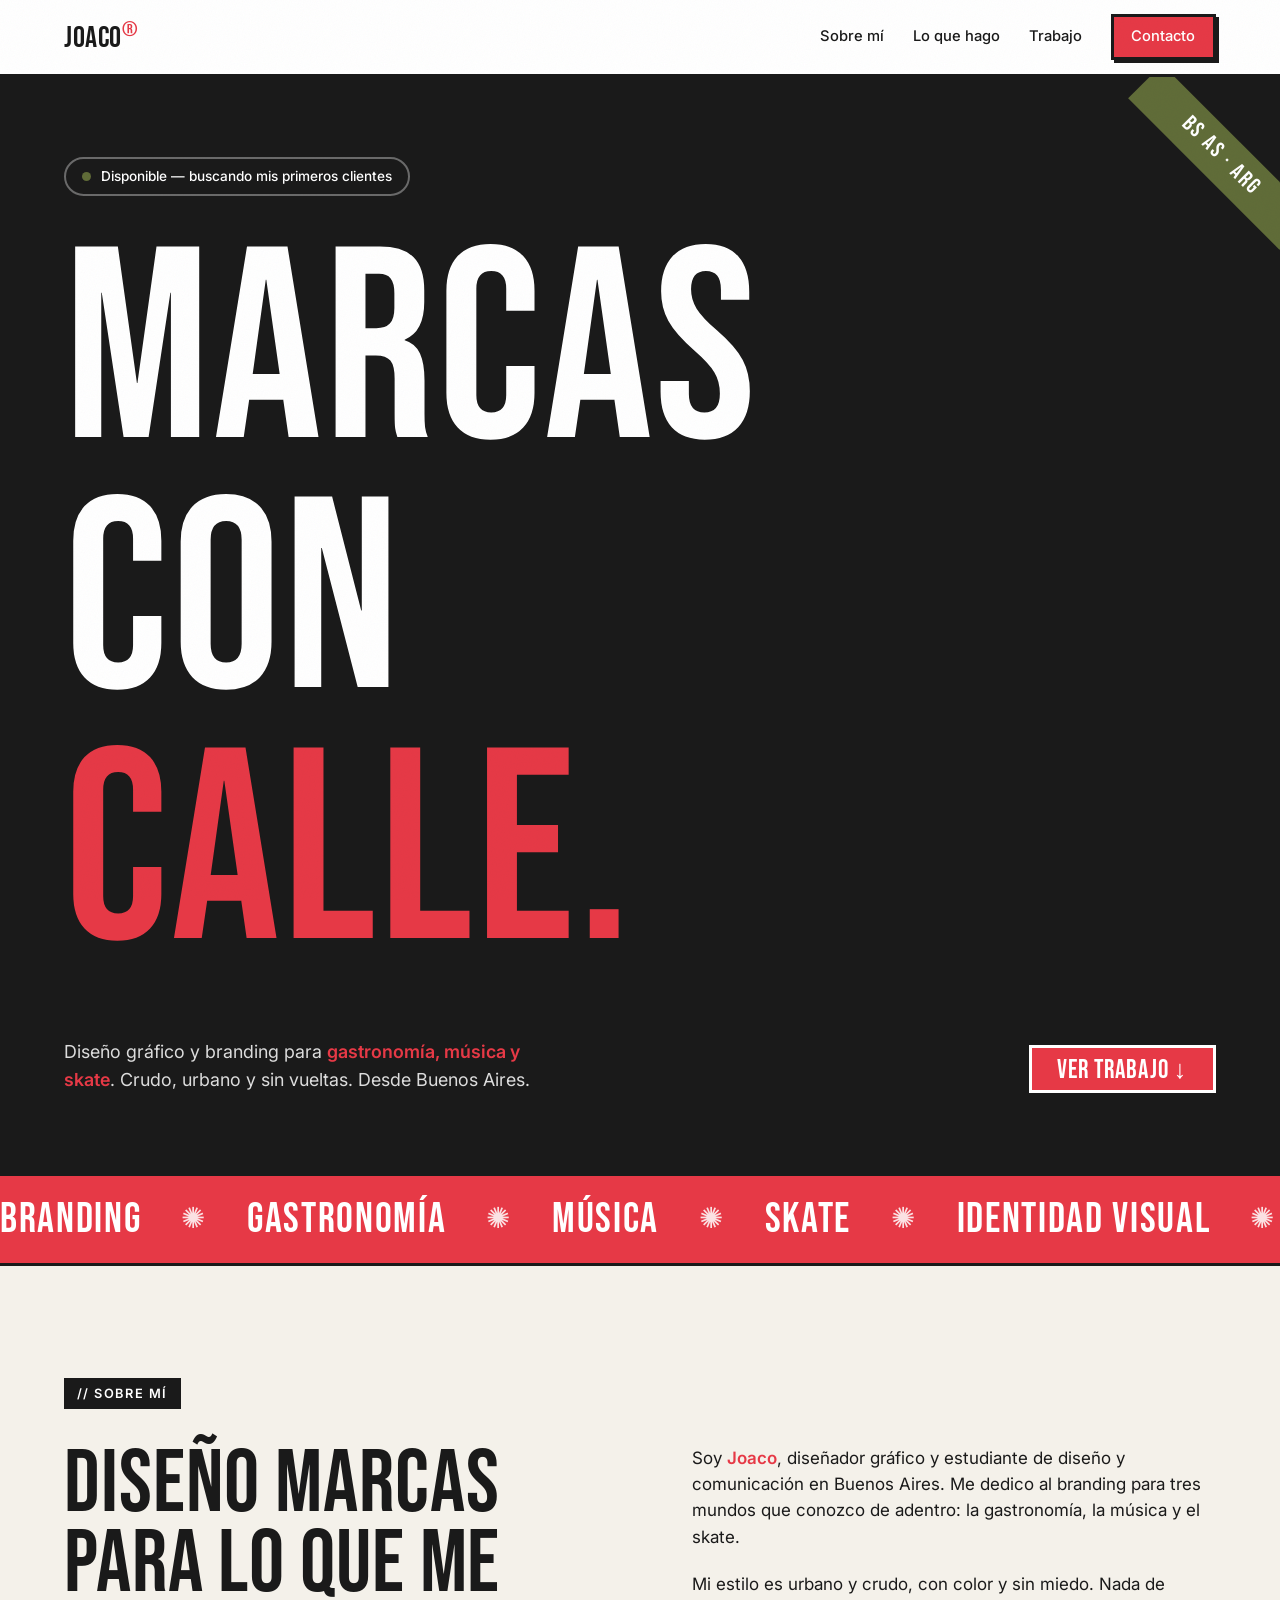
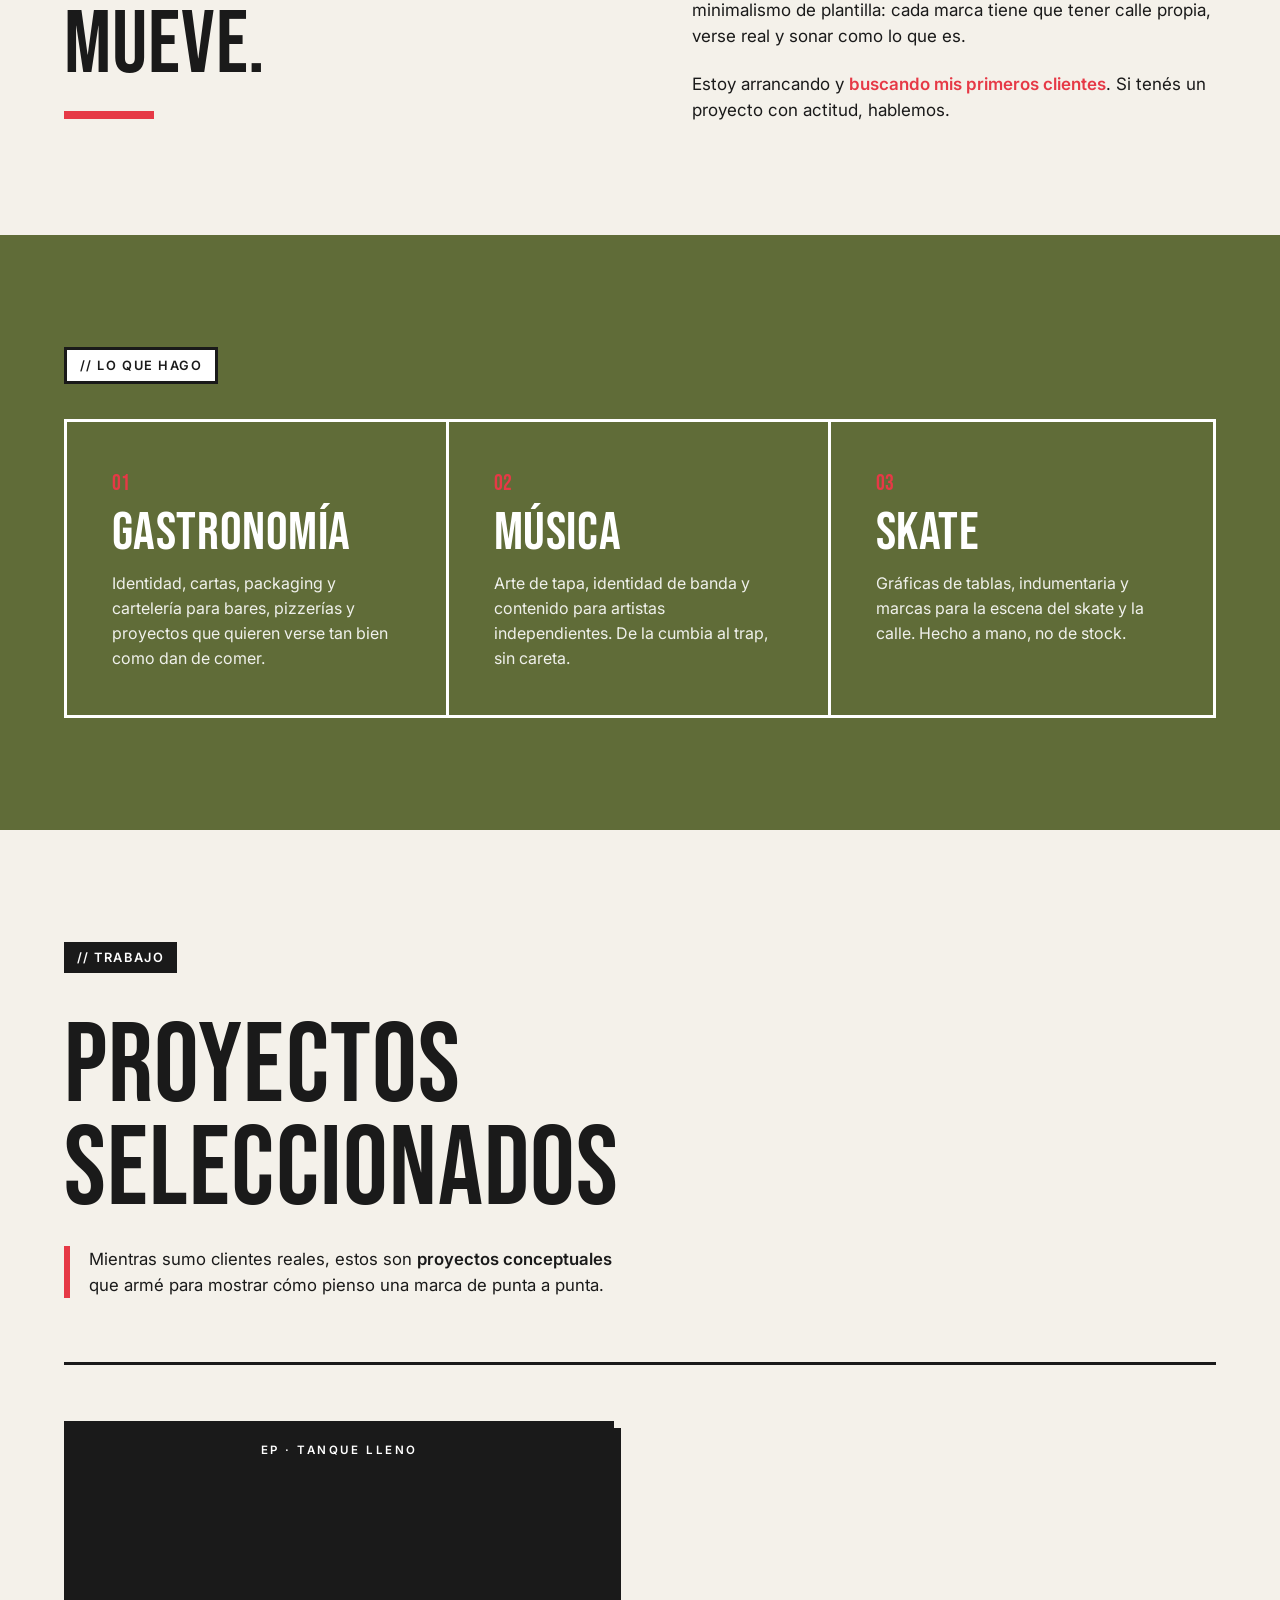
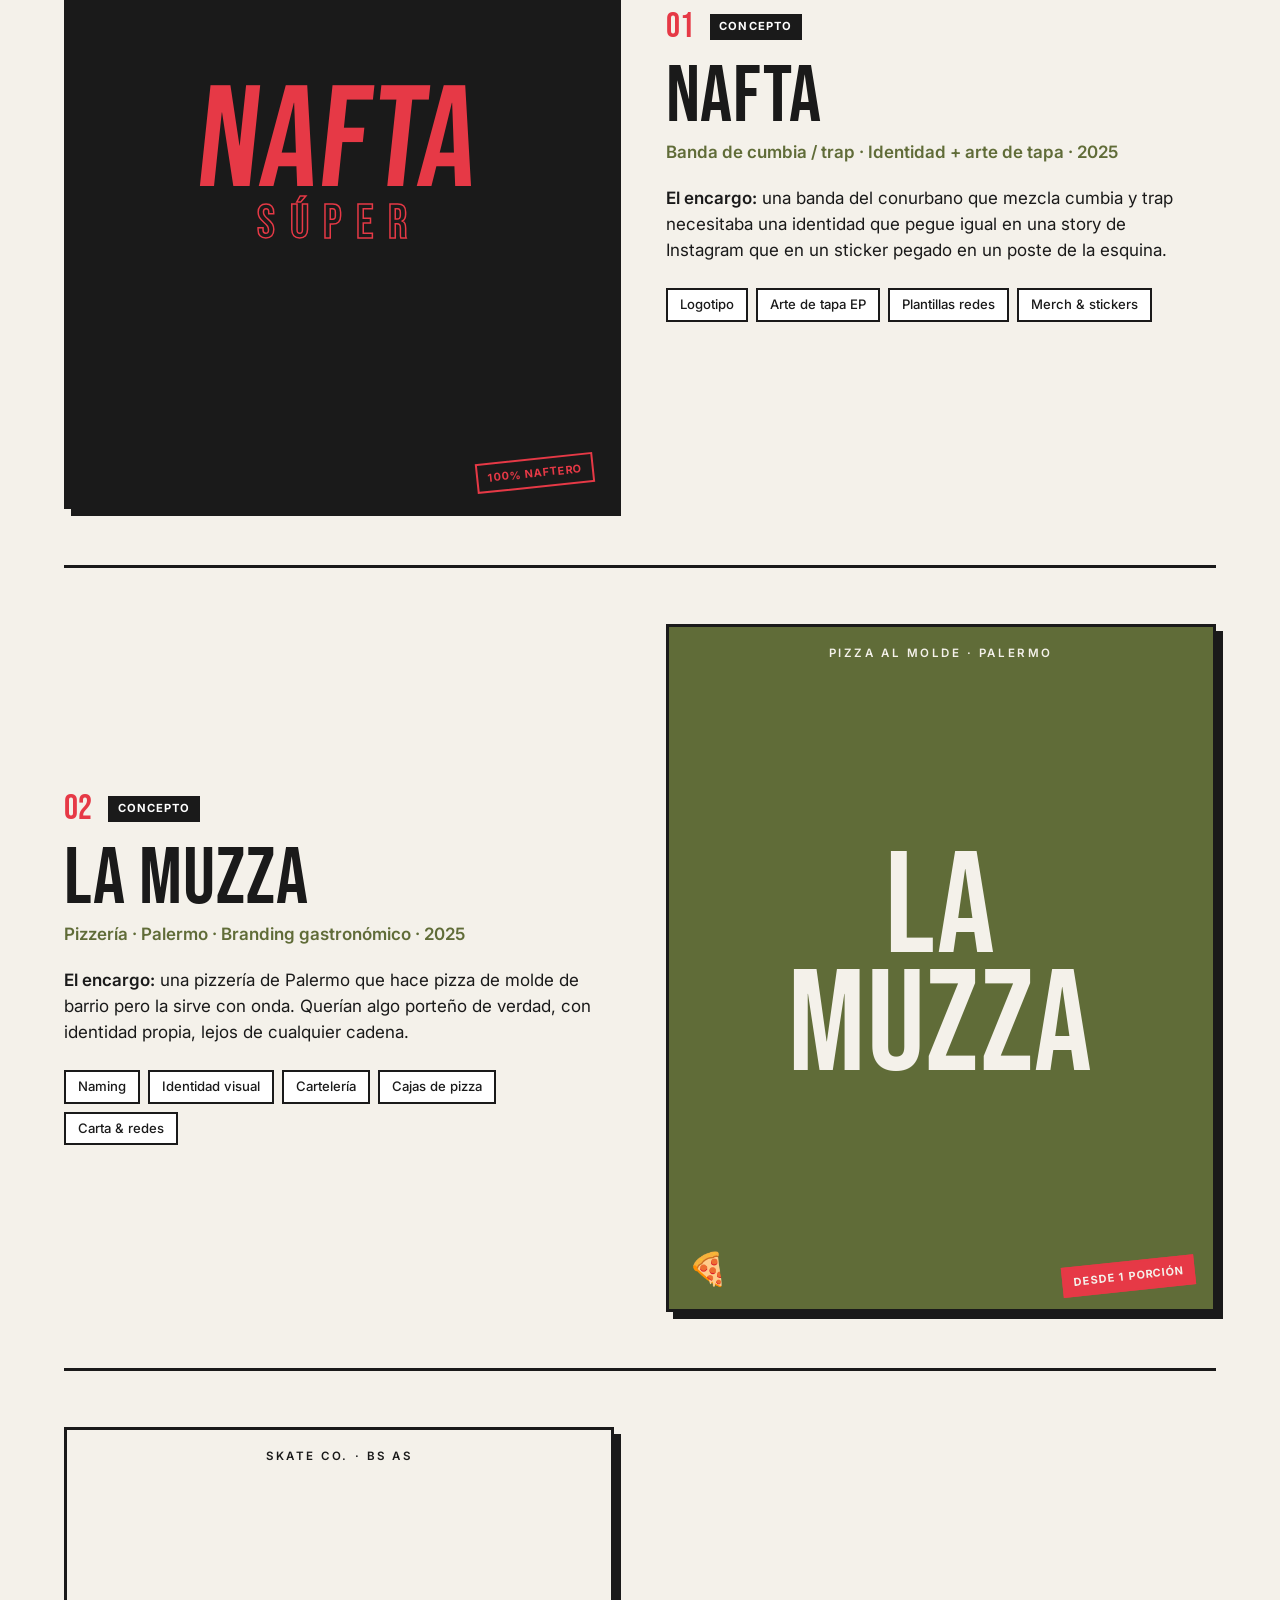
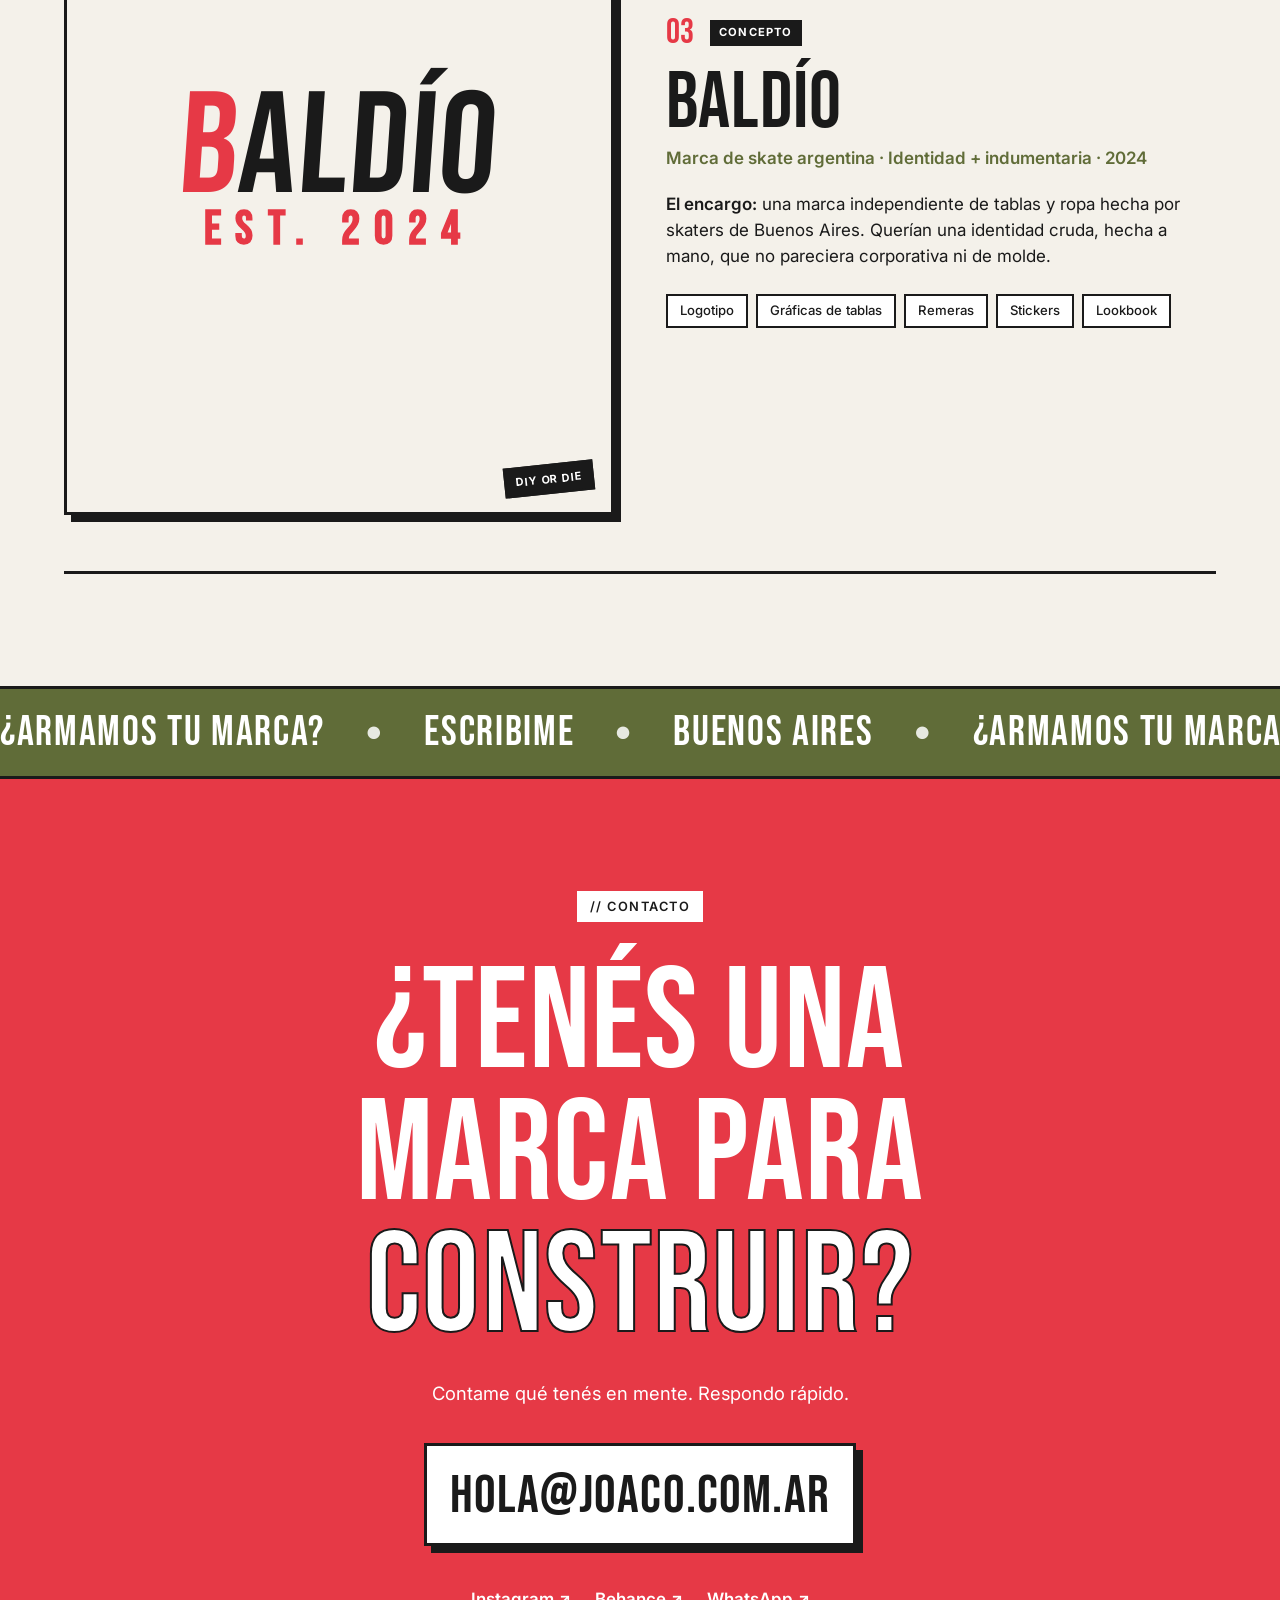
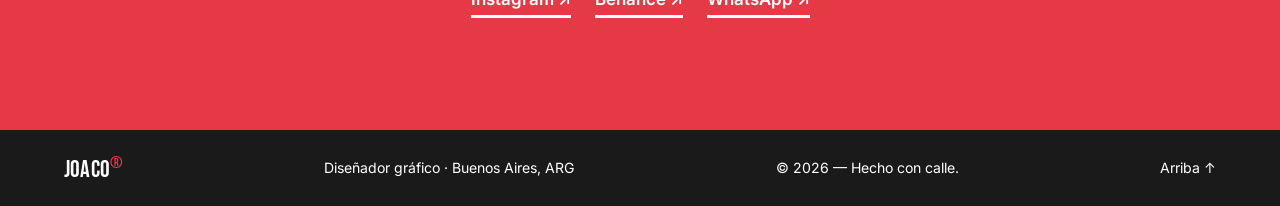
==== commit 8b71511b: "Remove buggy hamburger menu; logo-only nav on mobile The mobile overlay could get stuck open. Droppe" ====
--- a/index.html
+++ b/index.html
@@ -22,17 +22,7 @@
       <a href="#trabajo">Trabajo</a>
       <a href="#contacto" class="btn-nav">Contacto</a>
     </nav>
-    <button class="burger" aria-label="Abrir menú" aria-expanded="false" aria-controls="mobile-menu">
-      <span></span><span></span><span></span>
-    </button>
   </header>
-
-  <div class="mobile-menu" id="mobile-menu" hidden>
-    <a href="#sobre">Sobre mí</a>
-    <a href="#hago">Lo que hago</a>
-    <a href="#trabajo">Trabajo</a>
-    <a href="#contacto">Contacto</a>
-  </div>
 
   <main>
     <!-- ===== HERO ===== -->
--- a/styles.css
+++ b/styles.css
@@ -105,40 +105,6 @@
 }
 .btn-nav:hover { transform: translate(-2px, -2px); box-shadow: 5px 5px 0 var(--black); }
 .btn-nav:active { transform: translate(2px, 2px); box-shadow: 1px 1px 0 var(--black); }
-
-/* burger */
-.burger {
-  display: none;
-  flex-direction: column;
-  gap: 5px;
-  background: none;
-  border: none;
-  cursor: pointer;
-  padding: 4px;
-}
-.burger span { display: block; width: 28px; height: 3px; background: var(--black); transition: transform 0.3s ease, opacity 0.2s ease; }
-.burger[aria-expanded="true"] span:nth-child(1) { transform: translateY(8px) rotate(45deg); }
-.burger[aria-expanded="true"] span:nth-child(2) { opacity: 0; }
-.burger[aria-expanded="true"] span:nth-child(3) { transform: translateY(-8px) rotate(-45deg); }
-
-.mobile-menu {
-  position: fixed;
-  inset: 0;
-  z-index: 90;
-  background: var(--red);
-  display: flex;
-  flex-direction: column;
-  justify-content: center;
-  gap: 0.5rem;
-  padding: var(--pad);
-}
-.mobile-menu a {
-  font-family: var(--bebas);
-  font-size: clamp(2.8rem, 13vw, 5rem);
-  color: var(--white);
-  line-height: 1;
-}
-.mobile-menu a:active { color: var(--black); }
 
 /* ===== layout ===== */
 section { max-width: var(--max); margin-inline: auto; padding: clamp(4rem, 9vw, 7rem) var(--pad); }
@@ -450,7 +416,6 @@
 /* ===== responsive ===== */
 @media (max-width: 880px) {
   .nav-links { display: none; }
-  .burger { display: flex; }
   .about-grid { grid-template-columns: 1fr; gap: 2rem; }
   .hago-list { grid-template-columns: 1fr; }
   .hago-item { border-right: none; border-bottom: 3px solid var(--white); }
